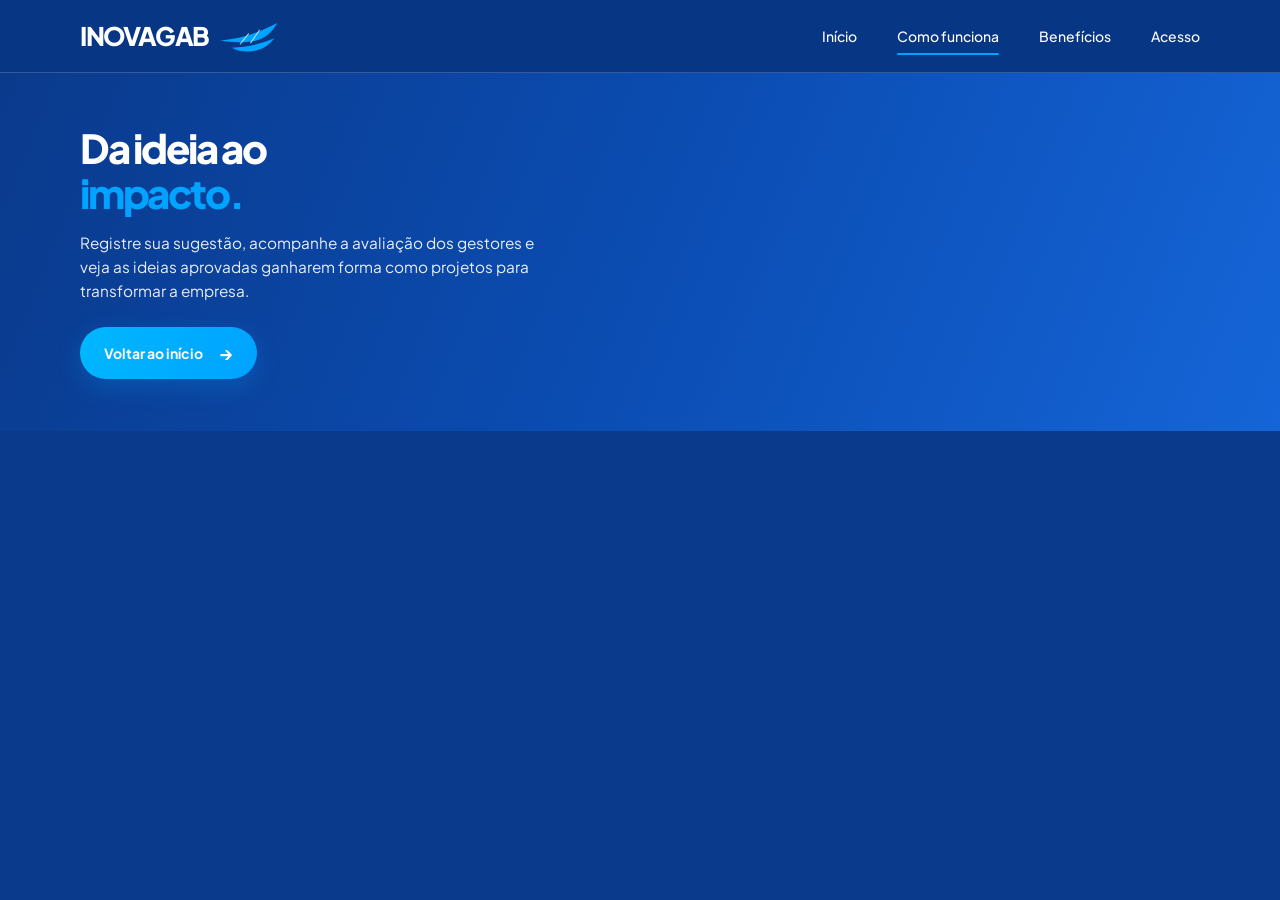
==== pages/como-funciona.html @ 54eb920c "chore: primeiro commit do projeto" ====
<!doctype html>
<html lang="pt-BR">
  <head>
    <meta charset="utf-8">
    <meta name="viewport" content="width=device-width, initial-scale=1">
    <meta name="theme-color" content="#0a3a8c">
    <meta name="description" content="Conheça como uma ideia pode se transformar em projeto no InovaGAB.">
    <title>Como funciona — InovaGAB</title>
    <link rel="icon" href="/assets/icons/favicon.svg" type="image/svg+xml">
    <link rel="preconnect" href="https://fonts.googleapis.com">
    <link rel="preconnect" href="https://fonts.gstatic.com" crossorigin>
    <link href="https://fonts.googleapis.com/css2?family=Plus+Jakarta+Sans:wght@400;500;700;800&display=swap" rel="stylesheet">
    <link rel="stylesheet" href="/styles/main.css">
    <script type="module" src="/scripts/main.js"></script>
  </head>
  <body class="home-page">
    <header class="site-header">
      <div class="site-header__inner">
        <a class="site-header__brand" href="/" aria-label="InovaGAB — início"><span class="site-header__brand-name">INOVAGAB</span><img class="site-header__brand-mark" src="/assets/icons/wing.svg" alt=""></a>
        <button class="site-header__menu-toggle" type="button" aria-label="Abrir menu" aria-expanded="false" aria-controls="primary-navigation" data-menu-toggle><span class="site-header__menu-line"></span><span class="site-header__menu-line"></span><span class="site-header__menu-line"></span></button>
        <nav class="site-header__navigation" id="primary-navigation" aria-label="Navegação principal" data-navigation><a class="site-header__link" href="/">Início</a><a class="site-header__link site-header__link--active" href="/como-funciona" aria-current="page">Como funciona</a><a class="site-header__link" href="/#beneficios">Benefícios</a><a class="site-header__link" href="#acesso">Acesso</a></nav>
      </div>
    </header>
    <main class="home-hero" id="acesso">
      <div class="home-hero__inner">
        <div class="home-hero__content">
          <h1 class="home-hero__title">Da ideia ao <span>impacto.</span></h1>
          <p class="home-hero__description">Registre sua sugestão, acompanhe a avaliação dos gestores e veja as ideias aprovadas ganharem forma como projetos para transformar a empresa.</p>
          <a class="button button--primary" href="/">Voltar ao início <span class="button__arrow" aria-hidden="true">→</span></a>
        </div>
      </div>
    </main>
  </body>
</html>
---- styles/main.css ----
@import url("/styles/base/variables.css");
@import url("/styles/base/reset.css");
@import url("/styles/base/typography.css");
@import url("/styles/components/header.css");
@import url("/styles/components/button.css");
@import url("/styles/components/feature-card.css");
@import url("/styles/pages/home.css");
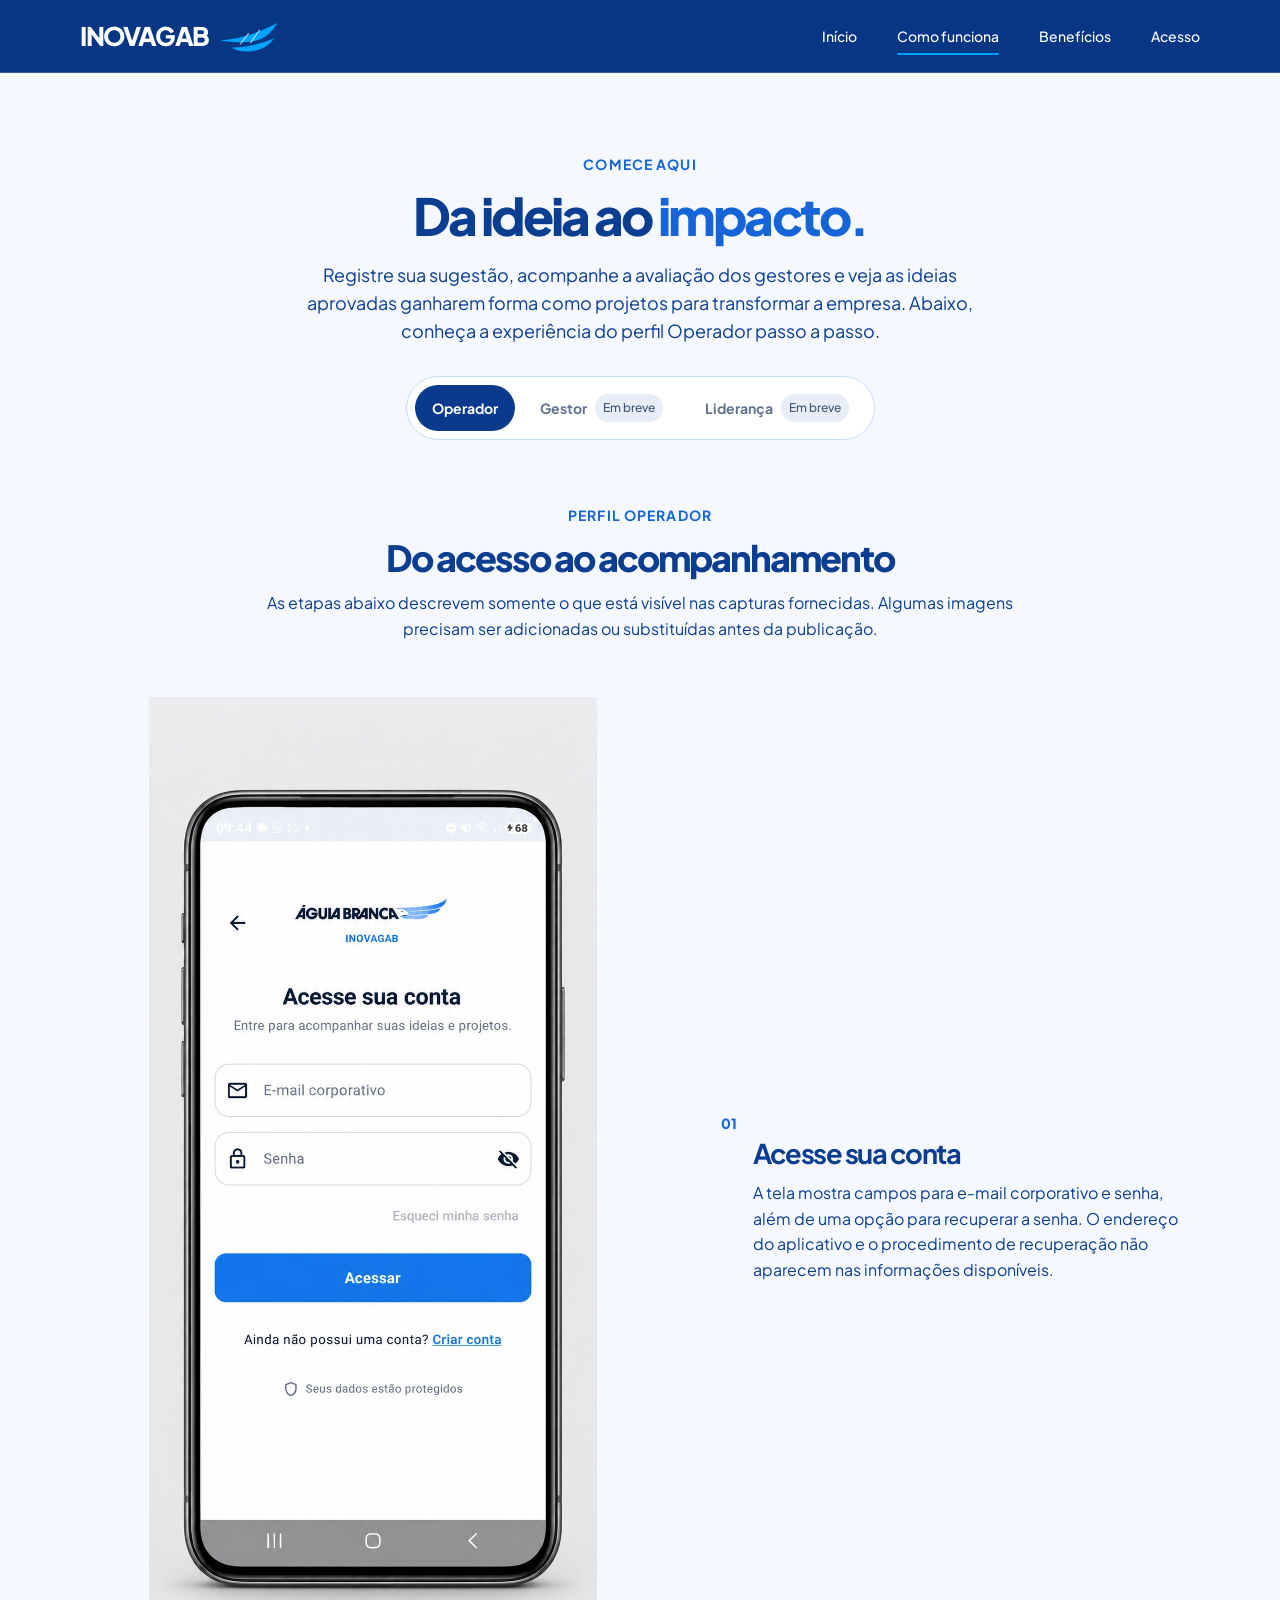
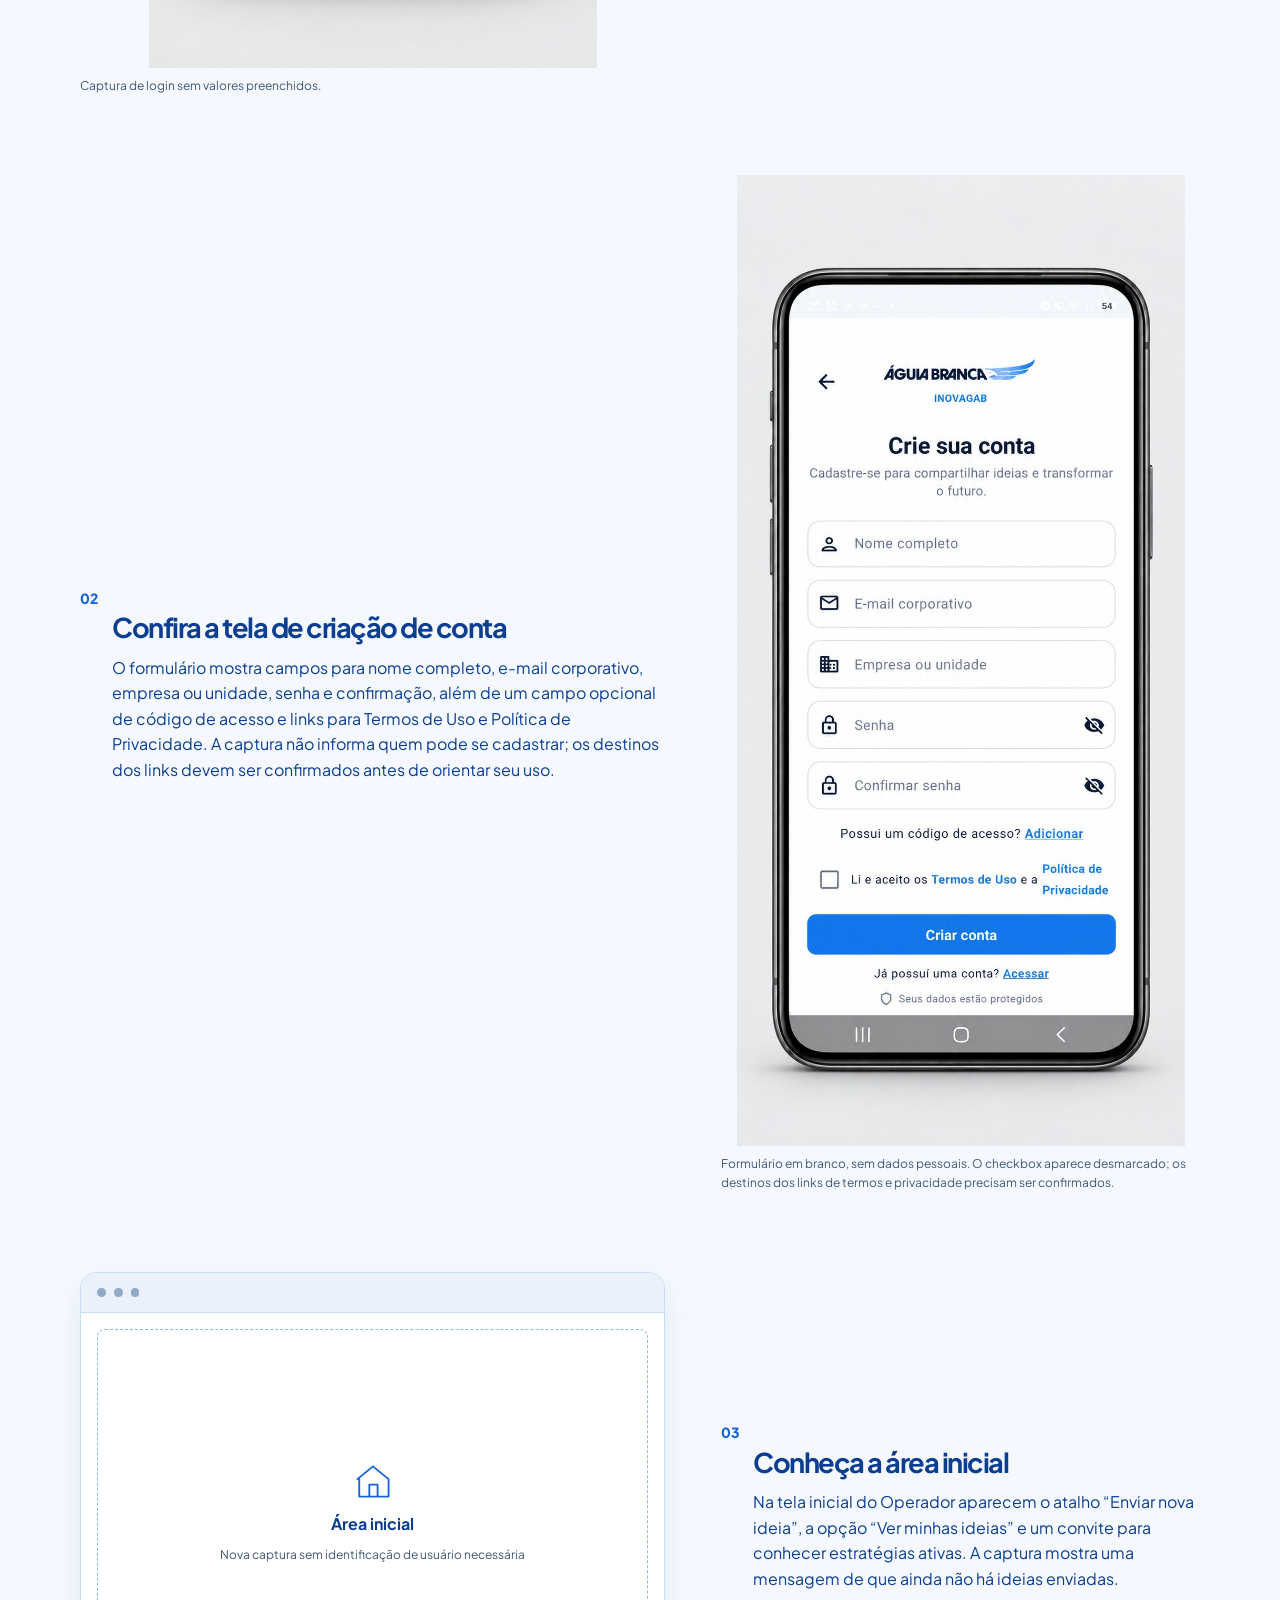
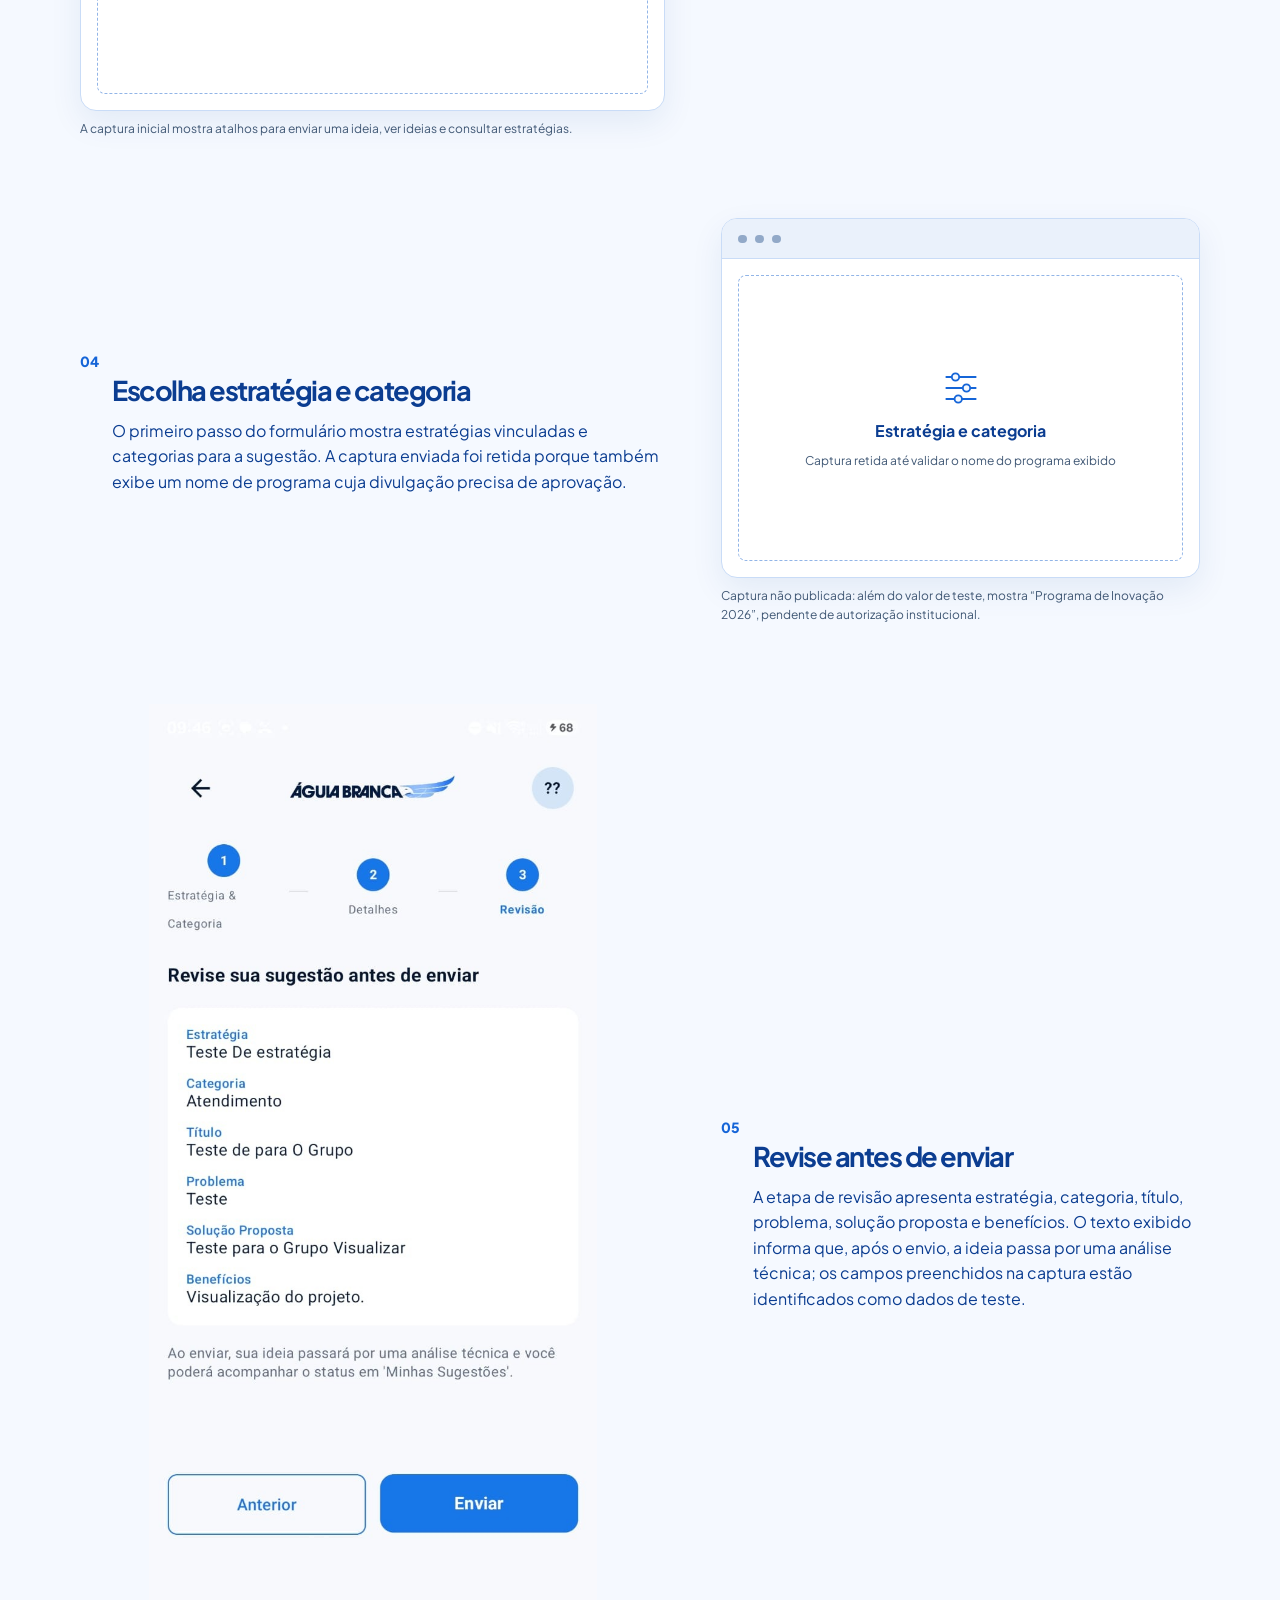
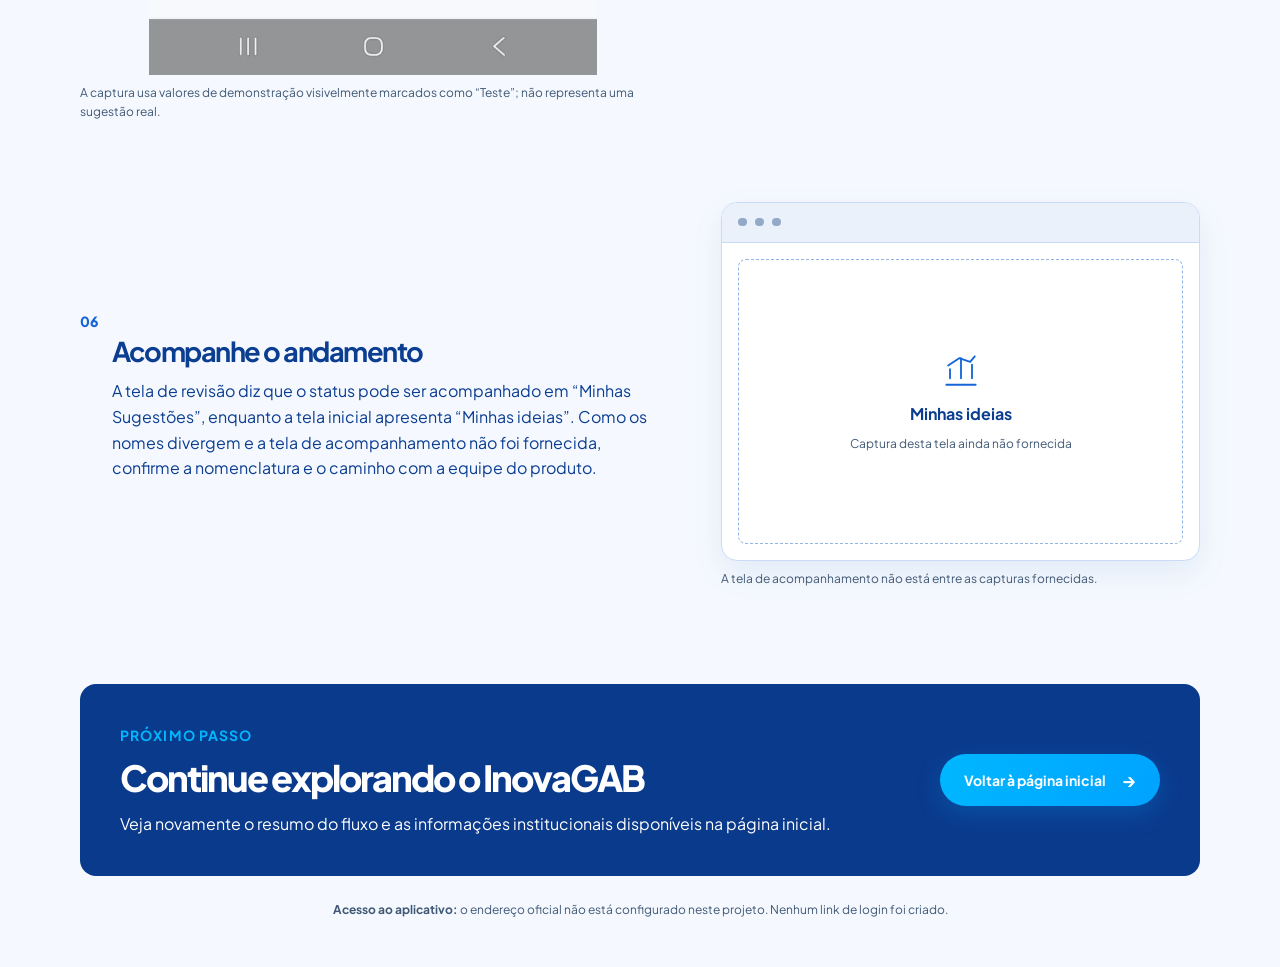
==== commit e0cfdde3: "Adiciona capturas do tutorial do Operador e prepara Vercel" ====
--- a/pages/como-funciona.html
+++ b/pages/como-funciona.html
@@ -21,13 +21,141 @@
         <nav class="site-header__navigation" id="primary-navigation" aria-label="Navegação principal" data-navigation><a class="site-header__link" href="/">Início</a><a class="site-header__link site-header__link--active" href="/como-funciona" aria-current="page">Como funciona</a><a class="site-header__link" href="/#beneficios">Benefícios</a><a class="site-header__link" href="#acesso">Acesso</a></nav>
       </div>
     </header>
-    <main class="home-hero" id="acesso">
-      <div class="home-hero__inner">
-        <div class="home-hero__content">
-          <h1 class="home-hero__title">Da ideia ao <span>impacto.</span></h1>
-          <p class="home-hero__description">Registre sua sugestão, acompanhe a avaliação dos gestores e veja as ideias aprovadas ganharem forma como projetos para transformar a empresa.</p>
-          <a class="button button--primary" href="/">Voltar ao início <span class="button__arrow" aria-hidden="true">→</span></a>
-        </div>
+    <main class="operator-tutorial" id="acesso">
+      <div class="operator-tutorial__inner">
+        <header class="tutorial-intro">
+          <p class="tutorial-intro__eyebrow">Comece aqui</p>
+          <h1 class="tutorial-intro__title">Da ideia ao <span>impacto.</span></h1>
+          <p class="tutorial-intro__description">Registre sua sugestão, acompanhe a avaliação dos gestores e veja as ideias aprovadas ganharem forma como projetos para transformar a empresa. Abaixo, conheça a experiência do perfil Operador passo a passo.</p>
+        </header>
+
+        <nav class="tutorial-profiles" aria-label="Perfis do InovaGAB">
+          <div class="tutorial-profiles__list" aria-label="Perfil disponível e perfis futuros">
+            <a class="tutorial-profile is-active" href="#conteudo-operador" aria-current="location">Operador</a>
+            <button class="tutorial-profile is-disabled" type="button" disabled>Gestor <small>Em breve</small></button>
+            <button class="tutorial-profile is-disabled" type="button" disabled>Liderança <small>Em breve</small></button>
+          </div>
+        </nav>
+
+        <section class="operator-panel" id="conteudo-operador" aria-labelledby="operador-title">
+          <div class="tutorial-section-heading">
+            <p class="tutorial-section-heading__eyebrow">Perfil Operador</p>
+            <h2 id="operador-title">Do acesso ao acompanhamento</h2>
+            <p>As etapas abaixo descrevem somente o que está visível nas capturas fornecidas. Algumas imagens precisam ser adicionadas ou substituídas antes da publicação.</p>
+          </div>
+
+          <ol class="tutorial-steps" aria-label="Passos do perfil Operador">
+            <li class="tutorial-step" id="passo-1">
+              <figure class="tutorial-step__visual">
+                <img class="tutorial-shot tutorial-shot--capture" src="/assets/images/tutorial-operador/01-login.jpg" alt="Tela móvel de acesso ao InovaGAB, com campos de e-mail corporativo e senha, opção de recuperação de senha e links para acessar ou criar uma conta." width="852" height="1846" fetchpriority="high">
+                <figcaption>Captura de login sem valores preenchidos.</figcaption>
+              </figure>
+              <div class="tutorial-step__content">
+                <span class="tutorial-step__number" aria-hidden="true">01</span>
+                <h3>Acesse sua conta</h3>
+                <p>A tela mostra campos para e-mail corporativo e senha, além de uma opção para recuperar a senha. O endereço do aplicativo e o procedimento de recuperação não aparecem nas informações disponíveis.</p>
+              </div>
+            </li>
+
+            <li class="tutorial-step tutorial-step--reverse" id="passo-2">
+              <figure class="tutorial-step__visual">
+                <img class="tutorial-shot tutorial-shot--capture" src="/assets/images/tutorial-operador/02-cadastro.jpg" alt="Tela móvel de criação de conta, com campos vazios para nome, e-mail corporativo, empresa ou unidade, senha e confirmação; mostra opção para código de acesso, checkbox desmarcado e links para Termos de Uso e Política de Privacidade." width="852" height="1846" loading="lazy">
+                <figcaption>Formulário em branco, sem dados pessoais. O checkbox aparece desmarcado; os destinos dos links de termos e privacidade precisam ser confirmados.</figcaption>
+              </figure>
+              <div class="tutorial-step__content">
+                <span class="tutorial-step__number" aria-hidden="true">02</span>
+                <h3>Confira a tela de criação de conta</h3>
+                <p>O formulário mostra campos para nome completo, e-mail corporativo, empresa ou unidade, senha e confirmação, além de um campo opcional de código de acesso e links para Termos de Uso e Política de Privacidade. A captura não informa quem pode se cadastrar; os destinos dos links devem ser confirmados antes de orientar seu uso.</p>
+              </div>
+            </li>
+
+            <li class="tutorial-step" id="passo-3">
+              <figure class="tutorial-step__visual">
+                <div class="tutorial-shot" role="img" aria-label="Espaço reservado para captura da área inicial do Operador; a imagem contém iniciais de usuário e não será publicada">
+                  <span class="tutorial-shot__window" aria-hidden="true"><i></i><i></i><i></i></span>
+                  <div class="tutorial-shot__placeholder">
+                    <span class="tutorial-shot__icon" aria-hidden="true">
+                      <svg viewBox="0 0 48 48" fill="none"><path d="m7 22 17-14 17 14v19H9V22m11 19V28h9v13" stroke="currentColor" stroke-width="2" stroke-linecap="round" stroke-linejoin="round"/></svg>
+                    </span>
+                    <strong>Área inicial</strong>
+                    <span>Nova captura sem identificação de usuário necessária</span>
+                  </div>
+                </div>
+                <figcaption>A captura inicial mostra atalhos para enviar uma ideia, ver ideias e consultar estratégias.</figcaption>
+              </figure>
+              <div class="tutorial-step__content">
+                <span class="tutorial-step__number" aria-hidden="true">03</span>
+                <h3>Conheça a área inicial</h3>
+                <p>Na tela inicial do Operador aparecem o atalho “Enviar nova ideia”, a opção “Ver minhas ideias” e um convite para conhecer estratégias ativas. A captura mostra uma mensagem de que ainda não há ideias enviadas.</p>
+              </div>
+            </li>
+
+            <li class="tutorial-step tutorial-step--reverse" id="passo-4">
+              <figure class="tutorial-step__visual">
+                <div class="tutorial-shot" role="img" aria-label="Espaço reservado para captura da etapa Estratégia e Categoria; a tela enviada contém um nome de programa cuja publicação ainda não foi autorizada">
+                  <span class="tutorial-shot__window" aria-hidden="true"><i></i><i></i><i></i></span>
+                  <div class="tutorial-shot__placeholder">
+                    <span class="tutorial-shot__icon" aria-hidden="true">
+                      <svg viewBox="0 0 48 48" fill="none"><path d="M8 12h32M8 24h32M8 36h32" stroke="currentColor" stroke-width="2" stroke-linecap="round"/><circle cx="18" cy="12" r="4" fill="var(--color-white-soft)" stroke="currentColor" stroke-width="2"/><circle cx="30" cy="24" r="4" fill="var(--color-white-soft)" stroke="currentColor" stroke-width="2"/><circle cx="21" cy="36" r="4" fill="var(--color-white-soft)" stroke="currentColor" stroke-width="2"/></svg>
+                    </span>
+                    <strong>Estratégia e categoria</strong>
+                    <span>Captura retida até validar o nome do programa exibido</span>
+                  </div>
+                </div>
+                <figcaption>Captura não publicada: além do valor de teste, mostra “Programa de Inovação 2026”, pendente de autorização institucional.</figcaption>
+              </figure>
+              <div class="tutorial-step__content">
+                <span class="tutorial-step__number" aria-hidden="true">04</span>
+                <h3>Escolha estratégia e categoria</h3>
+                <p>O primeiro passo do formulário mostra estratégias vinculadas e categorias para a sugestão. A captura enviada foi retida porque também exibe um nome de programa cuja divulgação precisa de aprovação.</p>
+              </div>
+            </li>
+
+            <li class="tutorial-step" id="passo-5">
+              <figure class="tutorial-step__visual">
+                <img class="tutorial-shot tutorial-shot--capture" src="/assets/images/tutorial-operador/05-revisao.jpg" alt="Tela móvel da etapa Revisão, com resumo da estratégia, categoria, título, problema, solução proposta e benefícios da sugestão, além dos botões Anterior e Enviar." width="738" height="1600" loading="lazy">
+                <figcaption>A captura usa valores de demonstração visivelmente marcados como “Teste”; não representa uma sugestão real.</figcaption>
+              </figure>
+              <div class="tutorial-step__content">
+                <span class="tutorial-step__number" aria-hidden="true">05</span>
+                <h3>Revise antes de enviar</h3>
+                <p>A etapa de revisão apresenta estratégia, categoria, título, problema, solução proposta e benefícios. O texto exibido informa que, após o envio, a ideia passa por uma análise técnica; os campos preenchidos na captura estão identificados como dados de teste.</p>
+              </div>
+            </li>
+
+            <li class="tutorial-step tutorial-step--reverse" id="passo-6">
+              <figure class="tutorial-step__visual">
+                <div class="tutorial-shot" role="img" aria-label="Captura da lista ou acompanhamento de ideias ainda não fornecida">
+                  <span class="tutorial-shot__window" aria-hidden="true"><i></i><i></i><i></i></span>
+                  <div class="tutorial-shot__placeholder">
+                    <span class="tutorial-shot__icon" aria-hidden="true">
+                      <svg viewBox="0 0 48 48" fill="none"><path d="M8 39h32M12 32V22m12 10V10m12 22V17" stroke="currentColor" stroke-width="2" stroke-linecap="round"/><path d="m10 18 12-8 12 4 5-6" stroke="currentColor" stroke-width="2" stroke-linecap="round" stroke-linejoin="round"/></svg>
+                    </span>
+                    <strong>Minhas ideias</strong>
+                    <span>Captura desta tela ainda não fornecida</span>
+                  </div>
+                </div>
+                <figcaption>A tela de acompanhamento não está entre as capturas fornecidas.</figcaption>
+              </figure>
+              <div class="tutorial-step__content">
+                <span class="tutorial-step__number" aria-hidden="true">06</span>
+                <h3>Acompanhe o andamento</h3>
+                <p>A tela de revisão diz que o status pode ser acompanhado em “Minhas Sugestões”, enquanto a tela inicial apresenta “Minhas ideias”. Como os nomes divergem e a tela de acompanhamento não foi fornecida, confirme a nomenclatura e o caminho com a equipe do produto.</p>
+              </div>
+            </li>
+          </ol>
+
+          <aside class="tutorial-next" aria-labelledby="tutorial-next-title">
+            <div>
+              <p class="tutorial-section-heading__eyebrow">Próximo passo</p>
+              <h2 id="tutorial-next-title">Continue explorando o InovaGAB</h2>
+              <p>Veja novamente o resumo do fluxo e as informações institucionais disponíveis na página inicial.</p>
+            </div>
+            <a class="button button--primary" href="/#como-funciona">Voltar à página inicial <span class="button__arrow" aria-hidden="true">→</span></a>
+          </aside>
+
+          <p class="tutorial-pending-note"><strong>Acesso ao aplicativo:</strong> o endereço oficial não está configurado neste projeto. Nenhum link de login foi criado.</p>
+        </section>
       </div>
     </main>
   </body>
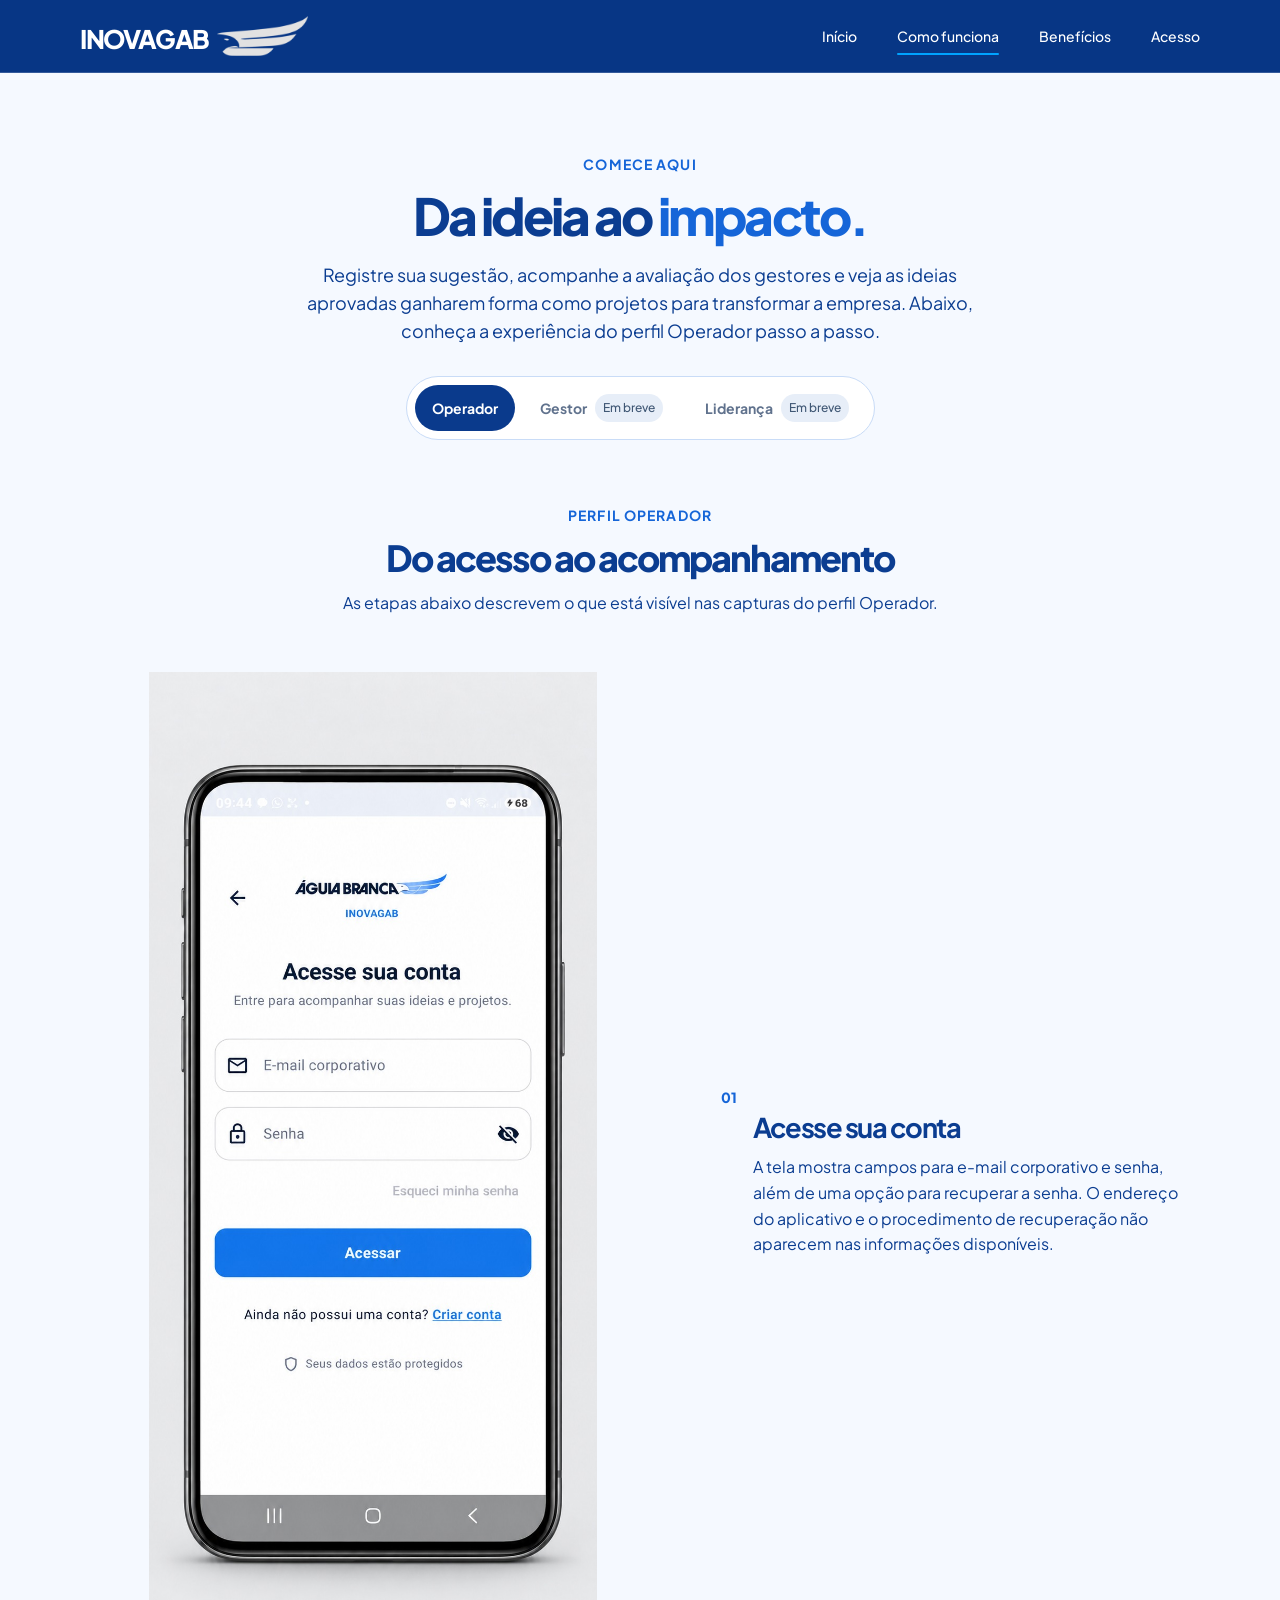
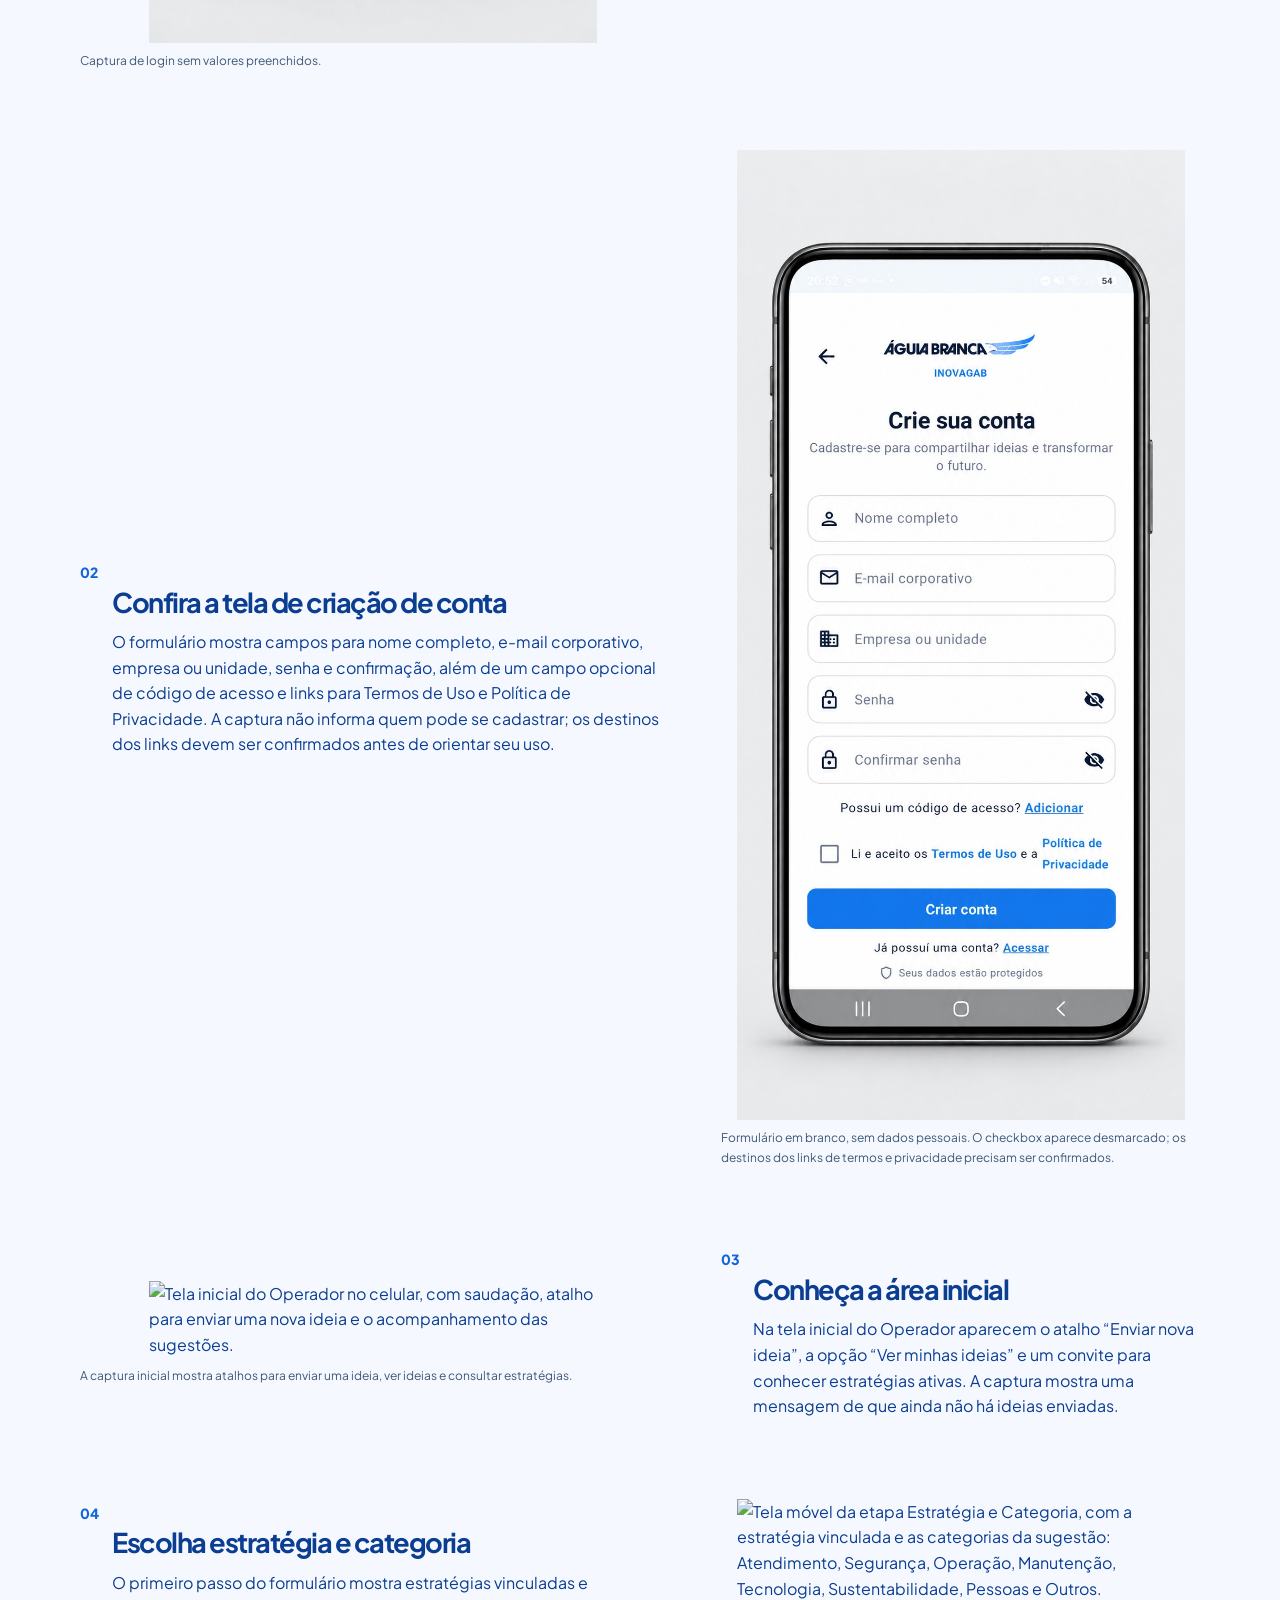
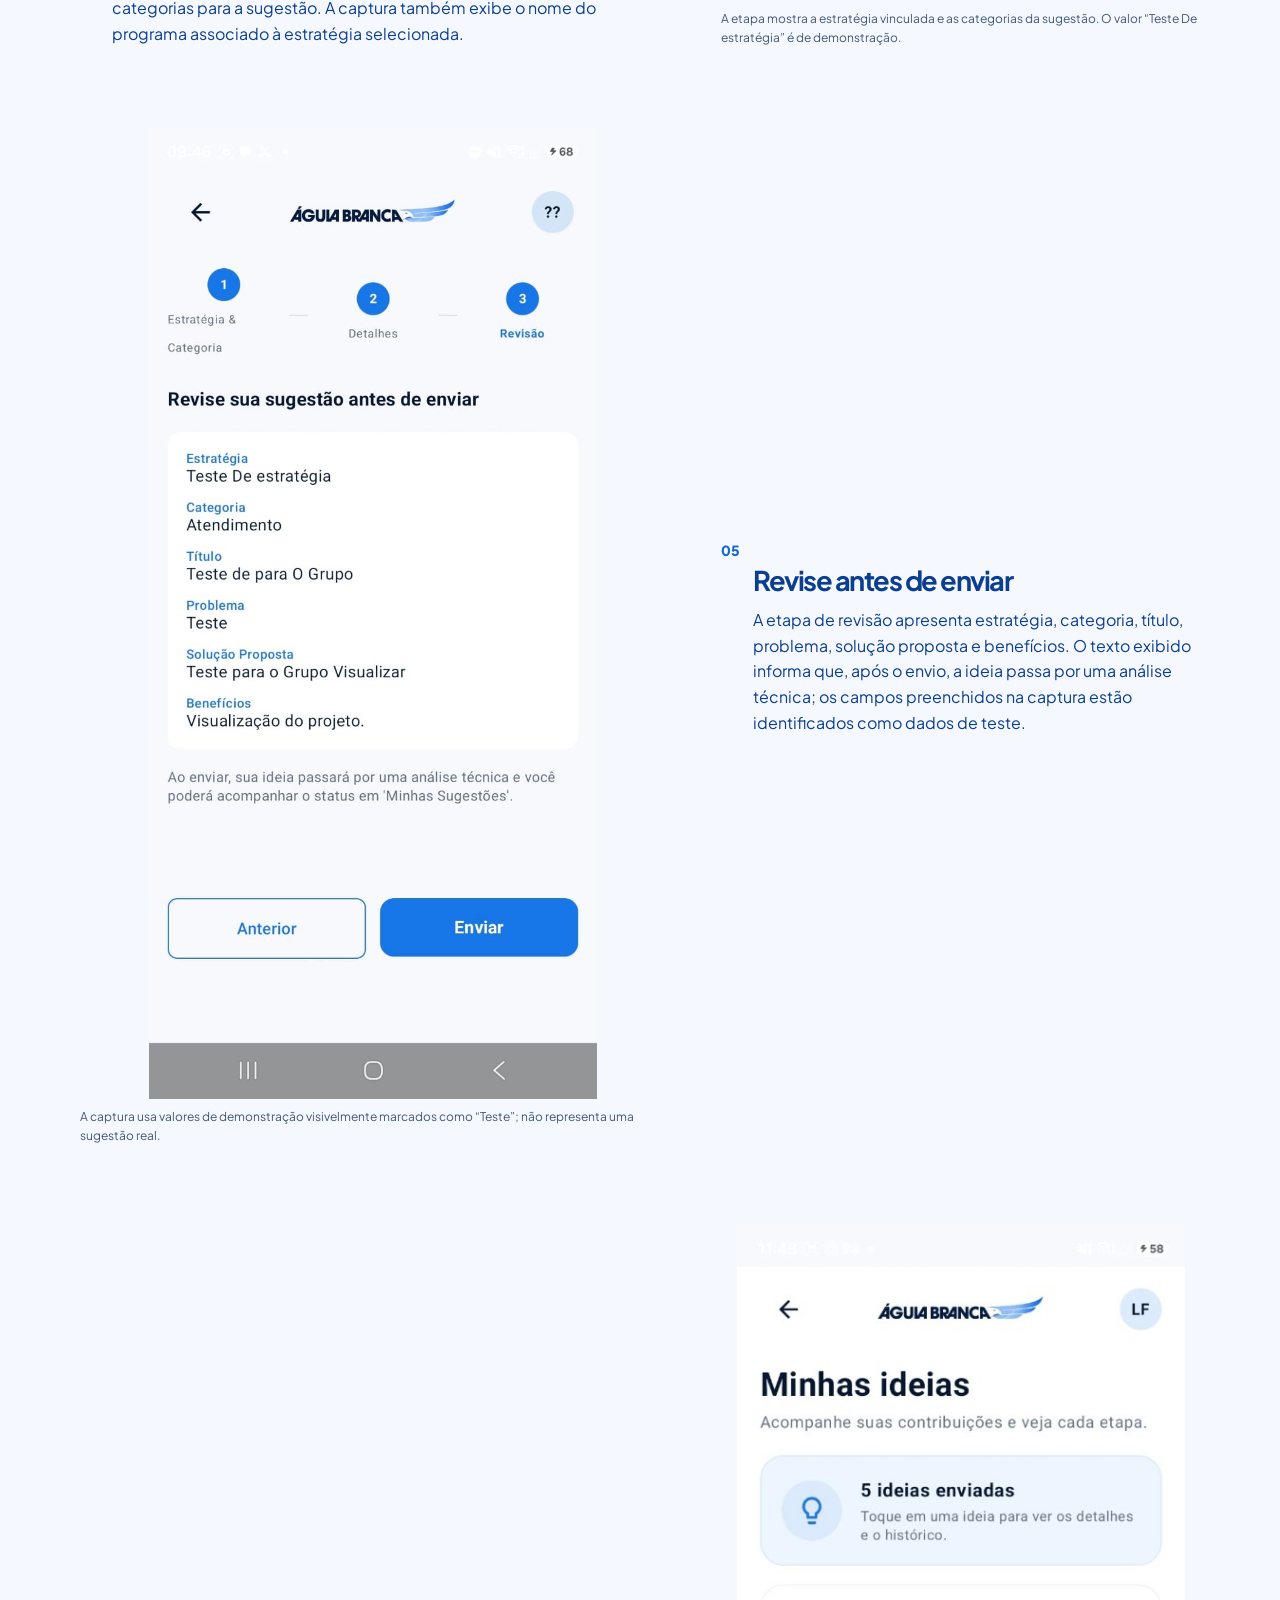
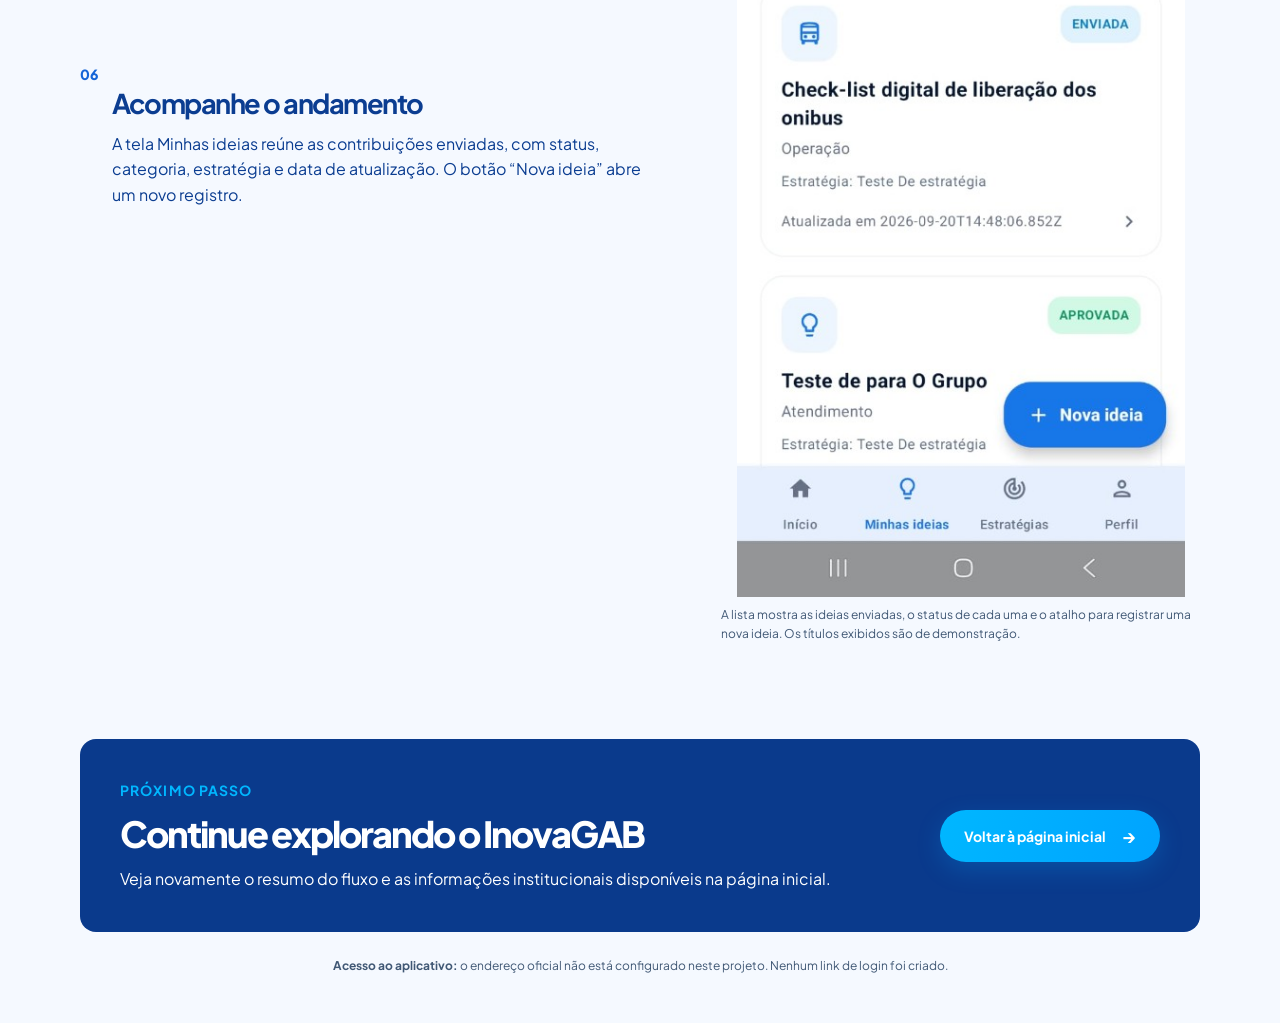
==== commit 28df85d1: "ajusta imagens e telas" ====
--- a/pages/como-funciona.html
+++ b/pages/como-funciona.html
@@ -6,7 +6,7 @@
     <meta name="theme-color" content="#0a3a8c">
     <meta name="description" content="Conheça como uma ideia pode se transformar em projeto no InovaGAB.">
     <title>Como funciona — InovaGAB</title>
-    <link rel="icon" href="/assets/icons/favicon.svg" type="image/svg+xml">
+    <link rel="icon" href="/assets/icons/favicon.png" type="image/png">
     <link rel="preconnect" href="https://fonts.googleapis.com">
     <link rel="preconnect" href="https://fonts.gstatic.com" crossorigin>
     <link href="https://fonts.googleapis.com/css2?family=Plus+Jakarta+Sans:wght@400;500;700;800&display=swap" rel="stylesheet">
@@ -16,9 +16,9 @@
   <body class="home-page">
     <header class="site-header">
       <div class="site-header__inner">
-        <a class="site-header__brand" href="/" aria-label="InovaGAB — início"><span class="site-header__brand-name">INOVAGAB</span><img class="site-header__brand-mark" src="/assets/icons/wing.svg" alt=""></a>
+        <a class="site-header__brand" href="/" aria-label="InovaGAB — início"><span class="site-header__brand-name">INOVAGAB</span><img class="site-header__brand-mark" src="/assets/icons/wing.png" alt=""></a>
         <button class="site-header__menu-toggle" type="button" aria-label="Abrir menu" aria-expanded="false" aria-controls="primary-navigation" data-menu-toggle><span class="site-header__menu-line"></span><span class="site-header__menu-line"></span><span class="site-header__menu-line"></span></button>
-        <nav class="site-header__navigation" id="primary-navigation" aria-label="Navegação principal" data-navigation><a class="site-header__link" href="/">Início</a><a class="site-header__link site-header__link--active" href="/como-funciona" aria-current="page">Como funciona</a><a class="site-header__link" href="/#beneficios">Benefícios</a><a class="site-header__link" href="#acesso">Acesso</a></nav>
+        <nav class="site-header__navigation" id="primary-navigation" aria-label="Navegação principal" data-navigation><a class="site-header__link" href="/">Início</a><a class="site-header__link site-header__link--active" href="/pages/como-funciona.html" aria-current="page">Como funciona</a><a class="site-header__link" href="/#beneficios">Benefícios</a><a class="site-header__link" href="#acesso">Acesso</a></nav>
       </div>
     </header>
     <main class="operator-tutorial" id="acesso">
@@ -41,7 +41,7 @@
           <div class="tutorial-section-heading">
             <p class="tutorial-section-heading__eyebrow">Perfil Operador</p>
             <h2 id="operador-title">Do acesso ao acompanhamento</h2>
-            <p>As etapas abaixo descrevem somente o que está visível nas capturas fornecidas. Algumas imagens precisam ser adicionadas ou substituídas antes da publicação.</p>
+            <p>As etapas abaixo descrevem o que está visível nas capturas do perfil Operador.</p>
           </div>
 
           <ol class="tutorial-steps" aria-label="Passos do perfil Operador">
@@ -71,16 +71,7 @@
 
             <li class="tutorial-step" id="passo-3">
               <figure class="tutorial-step__visual">
-                <div class="tutorial-shot" role="img" aria-label="Espaço reservado para captura da área inicial do Operador; a imagem contém iniciais de usuário e não será publicada">
-                  <span class="tutorial-shot__window" aria-hidden="true"><i></i><i></i><i></i></span>
-                  <div class="tutorial-shot__placeholder">
-                    <span class="tutorial-shot__icon" aria-hidden="true">
-                      <svg viewBox="0 0 48 48" fill="none"><path d="m7 22 17-14 17 14v19H9V22m11 19V28h9v13" stroke="currentColor" stroke-width="2" stroke-linecap="round" stroke-linejoin="round"/></svg>
-                    </span>
-                    <strong>Área inicial</strong>
-                    <span>Nova captura sem identificação de usuário necessária</span>
-                  </div>
-                </div>
+                <img class="tutorial-shot tutorial-shot--capture" src="/assets/images/tutorial-operador/03-inicio.png" alt="Tela inicial do Operador no celular, com saudação, atalho para enviar uma nova ideia e o acompanhamento das sugestões." width="852" height="1847" loading="lazy">
                 <figcaption>A captura inicial mostra atalhos para enviar uma ideia, ver ideias e consultar estratégias.</figcaption>
               </figure>
               <div class="tutorial-step__content">
@@ -92,22 +83,13 @@
 
             <li class="tutorial-step tutorial-step--reverse" id="passo-4">
               <figure class="tutorial-step__visual">
-                <div class="tutorial-shot" role="img" aria-label="Espaço reservado para captura da etapa Estratégia e Categoria; a tela enviada contém um nome de programa cuja publicação ainda não foi autorizada">
-                  <span class="tutorial-shot__window" aria-hidden="true"><i></i><i></i><i></i></span>
-                  <div class="tutorial-shot__placeholder">
-                    <span class="tutorial-shot__icon" aria-hidden="true">
-                      <svg viewBox="0 0 48 48" fill="none"><path d="M8 12h32M8 24h32M8 36h32" stroke="currentColor" stroke-width="2" stroke-linecap="round"/><circle cx="18" cy="12" r="4" fill="var(--color-white-soft)" stroke="currentColor" stroke-width="2"/><circle cx="30" cy="24" r="4" fill="var(--color-white-soft)" stroke="currentColor" stroke-width="2"/><circle cx="21" cy="36" r="4" fill="var(--color-white-soft)" stroke="currentColor" stroke-width="2"/></svg>
-                    </span>
-                    <strong>Estratégia e categoria</strong>
-                    <span>Captura retida até validar o nome do programa exibido</span>
-                  </div>
-                </div>
-                <figcaption>Captura não publicada: além do valor de teste, mostra “Programa de Inovação 2026”, pendente de autorização institucional.</figcaption>
+                <img class="tutorial-shot tutorial-shot--capture" src="/assets/images/tutorial-operador/04-estrategia-categoria.jpg" alt="Tela móvel da etapa Estratégia e Categoria, com a estratégia vinculada e as categorias da sugestão: Atendimento, Segurança, Operação, Manutenção, Tecnologia, Sustentabilidade, Pessoas e Outros." width="472" height="1024" loading="lazy">
+                <figcaption>A etapa mostra a estratégia vinculada e as categorias da sugestão. O valor “Teste De estratégia” é de demonstração.</figcaption>
               </figure>
               <div class="tutorial-step__content">
                 <span class="tutorial-step__number" aria-hidden="true">04</span>
                 <h3>Escolha estratégia e categoria</h3>
-                <p>O primeiro passo do formulário mostra estratégias vinculadas e categorias para a sugestão. A captura enviada foi retida porque também exibe um nome de programa cuja divulgação precisa de aprovação.</p>
+                <p>O primeiro passo do formulário mostra estratégias vinculadas e categorias para a sugestão. A captura também exibe o nome do programa associado à estratégia selecionada.</p>
               </div>
             </li>
 
@@ -125,22 +107,13 @@
 
             <li class="tutorial-step tutorial-step--reverse" id="passo-6">
               <figure class="tutorial-step__visual">
-                <div class="tutorial-shot" role="img" aria-label="Captura da lista ou acompanhamento de ideias ainda não fornecida">
-                  <span class="tutorial-shot__window" aria-hidden="true"><i></i><i></i><i></i></span>
-                  <div class="tutorial-shot__placeholder">
-                    <span class="tutorial-shot__icon" aria-hidden="true">
-                      <svg viewBox="0 0 48 48" fill="none"><path d="M8 39h32M12 32V22m12 10V10m12 22V17" stroke="currentColor" stroke-width="2" stroke-linecap="round"/><path d="m10 18 12-8 12 4 5-6" stroke="currentColor" stroke-width="2" stroke-linecap="round" stroke-linejoin="round"/></svg>
-                    </span>
-                    <strong>Minhas ideias</strong>
-                    <span>Captura desta tela ainda não fornecida</span>
-                  </div>
-                </div>
-                <figcaption>A tela de acompanhamento não está entre as capturas fornecidas.</figcaption>
+                <img class="tutorial-shot tutorial-shot--capture" src="/assets/images/tutorial-operador/06-minhas-ideias.jpg" alt="Tela móvel de Minhas ideias, com o total de ideias enviadas, duas sugestões com status Enviada e Aprovada, e o botão Nova ideia." width="472" height="1024" loading="lazy">
+                <figcaption>A lista mostra as ideias enviadas, o status de cada uma e o atalho para registrar uma nova ideia. Os títulos exibidos são de demonstração.</figcaption>
               </figure>
               <div class="tutorial-step__content">
                 <span class="tutorial-step__number" aria-hidden="true">06</span>
                 <h3>Acompanhe o andamento</h3>
-                <p>A tela de revisão diz que o status pode ser acompanhado em “Minhas Sugestões”, enquanto a tela inicial apresenta “Minhas ideias”. Como os nomes divergem e a tela de acompanhamento não foi fornecida, confirme a nomenclatura e o caminho com a equipe do produto.</p>
+                <p>A tela Minhas ideias reúne as contribuições enviadas, com status, categoria, estratégia e data de atualização. O botão “Nova ideia” abre um novo registro.</p>
               </div>
             </li>
           </ol>
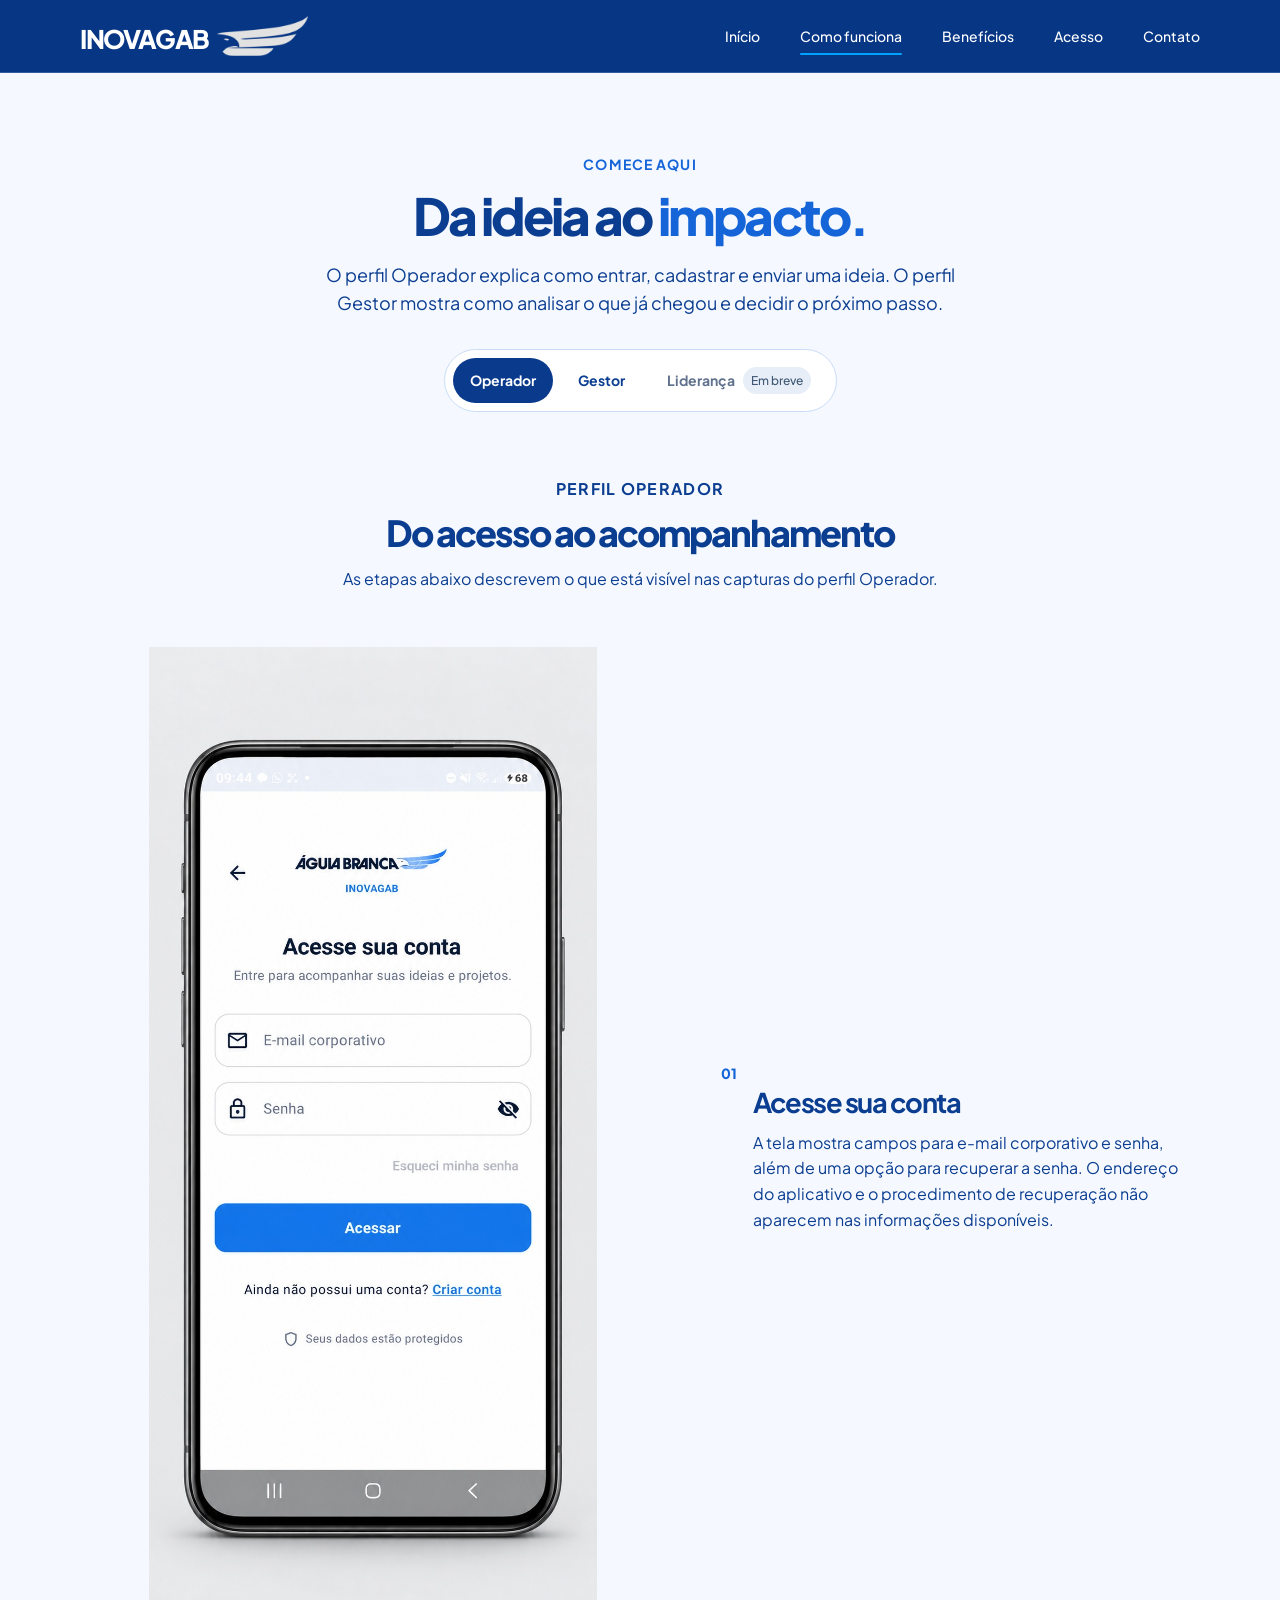
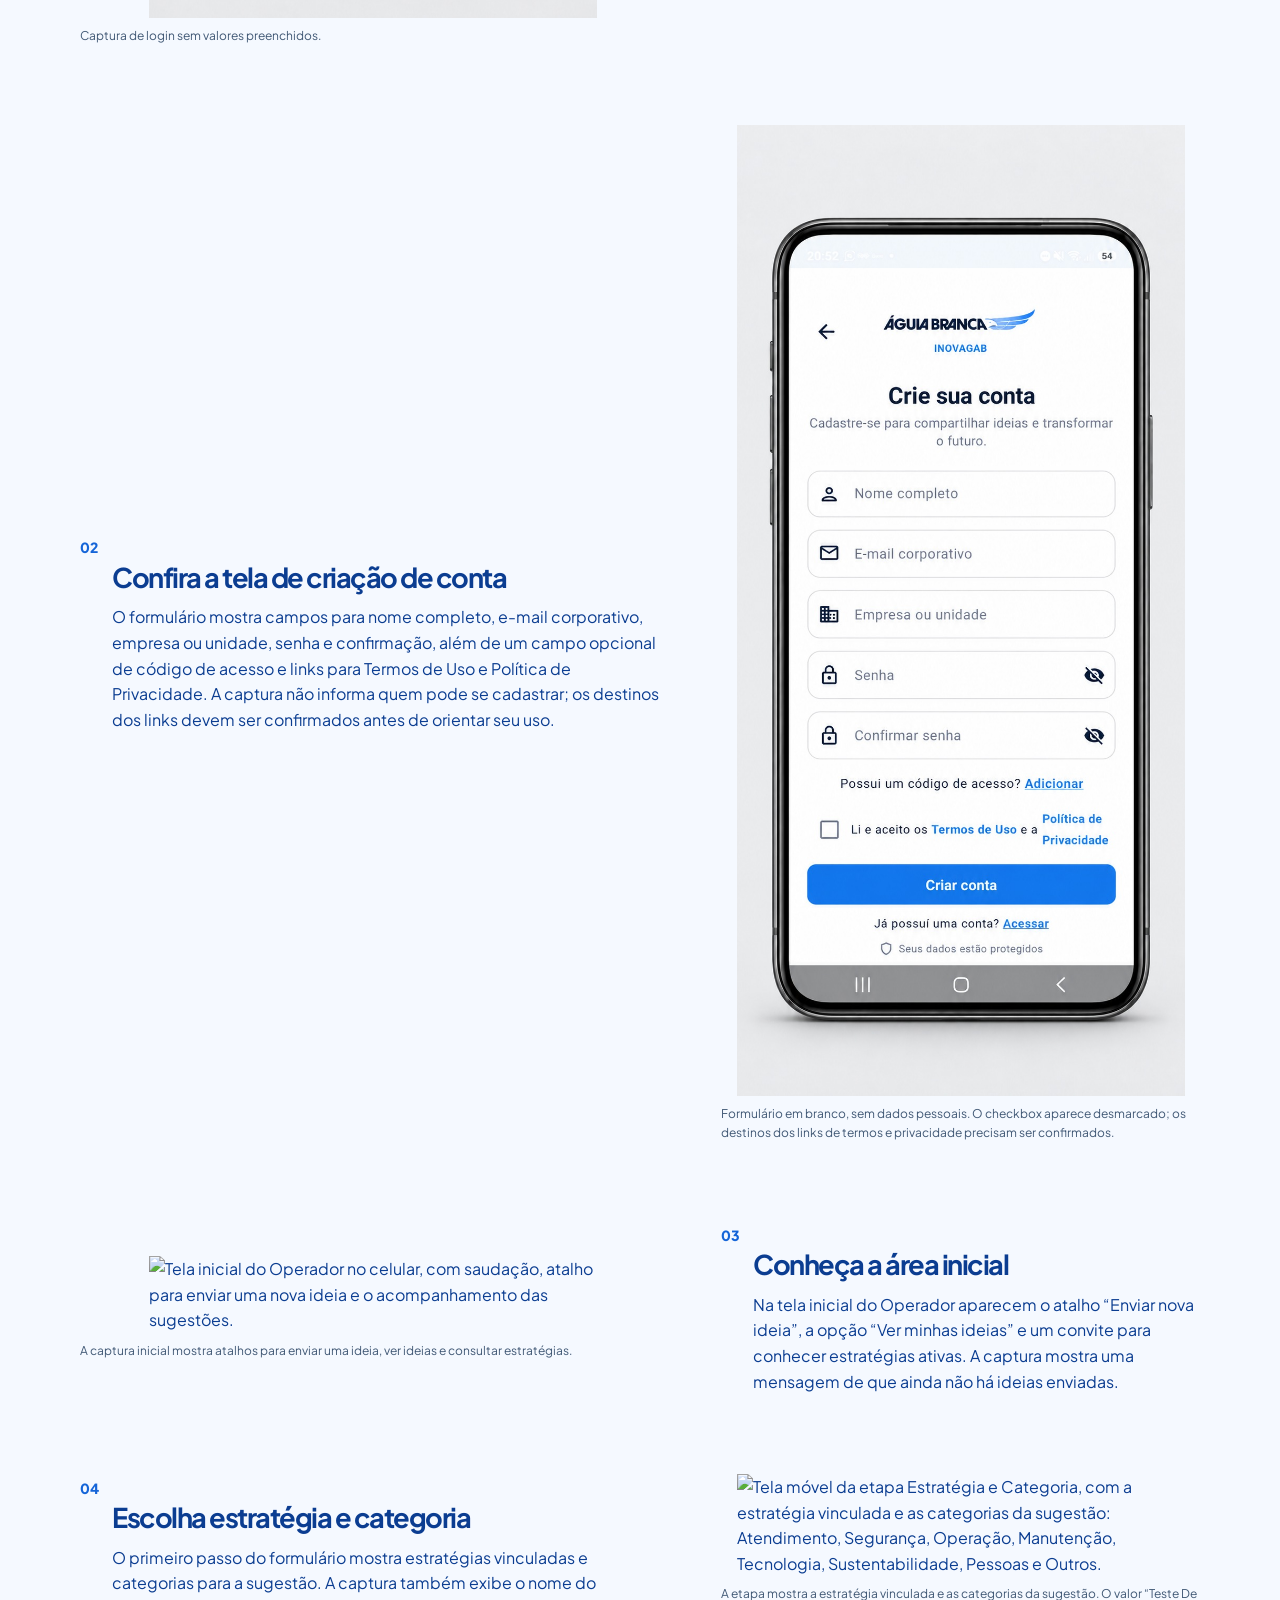
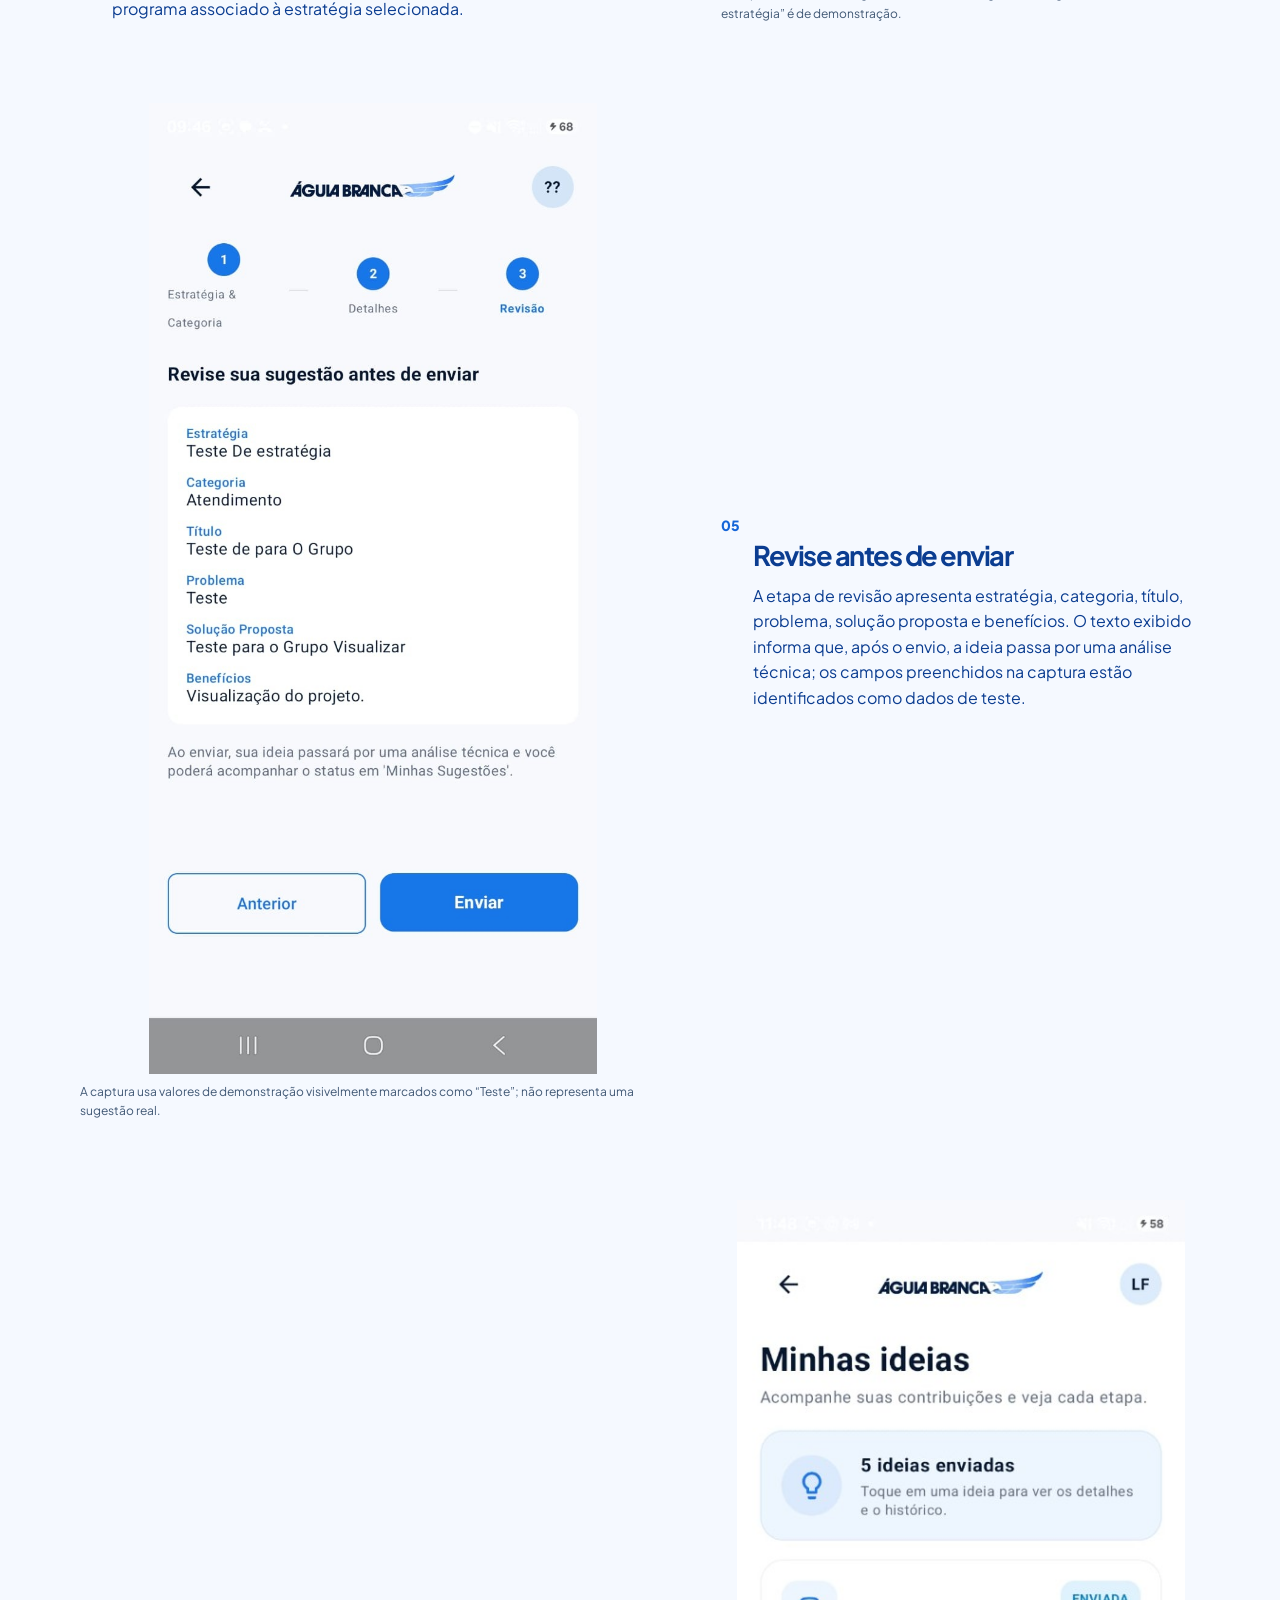
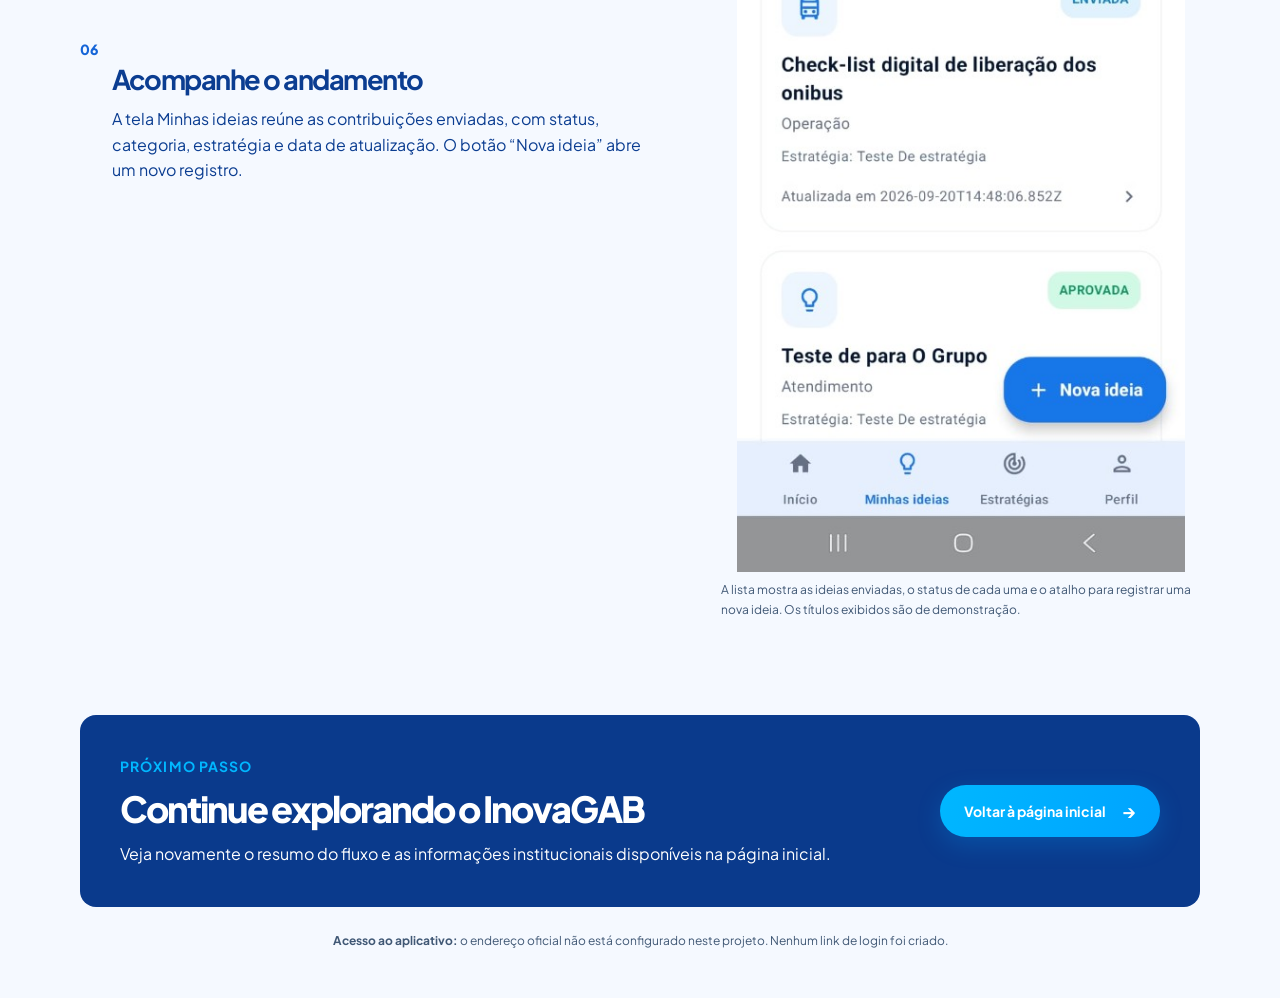
==== commit 85c27629: "Adiciona contato" ====
--- a/pages/como-funciona.html
+++ b/pages/como-funciona.html
@@ -18,7 +18,7 @@
       <div class="site-header__inner">
         <a class="site-header__brand" href="/" aria-label="InovaGAB — início"><span class="site-header__brand-name">INOVAGAB</span><img class="site-header__brand-mark" src="/assets/icons/wing.png" alt=""></a>
         <button class="site-header__menu-toggle" type="button" aria-label="Abrir menu" aria-expanded="false" aria-controls="primary-navigation" data-menu-toggle><span class="site-header__menu-line"></span><span class="site-header__menu-line"></span><span class="site-header__menu-line"></span></button>
-        <nav class="site-header__navigation" id="primary-navigation" aria-label="Navegação principal" data-navigation><a class="site-header__link" href="/">Início</a><a class="site-header__link site-header__link--active" href="/pages/como-funciona.html" aria-current="page">Como funciona</a><a class="site-header__link" href="/#beneficios">Benefícios</a><a class="site-header__link" href="#acesso">Acesso</a></nav>
+        <nav class="site-header__navigation" id="primary-navigation" aria-label="Navegação principal" data-navigation><a class="site-header__link" href="/">Início</a><a class="site-header__link site-header__link--active" href="/pages/como-funciona.html" aria-current="page">Como funciona</a><a class="site-header__link" href="/#beneficios">Benefícios</a><a class="site-header__link" href="#acesso">Acesso</a><a class="site-header__link" href="/pages/contato.html">Contato</a></nav>
       </div>
     </header>
     <main class="operator-tutorial" id="acesso">
@@ -26,18 +26,18 @@
         <header class="tutorial-intro">
           <p class="tutorial-intro__eyebrow">Comece aqui</p>
           <h1 class="tutorial-intro__title">Da ideia ao <span>impacto.</span></h1>
-          <p class="tutorial-intro__description">Registre sua sugestão, acompanhe a avaliação dos gestores e veja as ideias aprovadas ganharem forma como projetos para transformar a empresa. Abaixo, conheça a experiência do perfil Operador passo a passo.</p>
+          <p class="tutorial-intro__description">O perfil Operador explica como entrar, cadastrar e enviar uma ideia. O perfil Gestor mostra como analisar o que já chegou e decidir o próximo passo.</p>
         </header>
 
         <nav class="tutorial-profiles" aria-label="Perfis do InovaGAB">
-          <div class="tutorial-profiles__list" aria-label="Perfil disponível e perfis futuros">
-            <a class="tutorial-profile is-active" href="#conteudo-operador" aria-current="location">Operador</a>
-            <button class="tutorial-profile is-disabled" type="button" disabled>Gestor <small>Em breve</small></button>
+          <div class="tutorial-profiles__list" aria-label="Perfis do tutorial">
+            <a class="tutorial-profile is-active" href="#conteudo-operador" data-profile-link aria-current="page">Operador</a>
+            <a class="tutorial-profile" href="#conteudo-gestor" data-profile-link>Gestor</a>
             <button class="tutorial-profile is-disabled" type="button" disabled>Liderança <small>Em breve</small></button>
           </div>
         </nav>
 
-        <section class="operator-panel" id="conteudo-operador" aria-labelledby="operador-title">
+        <section class="operator-panel tutorial-panel" id="conteudo-operador" data-profile-panel aria-labelledby="operador-title">
           <div class="tutorial-section-heading">
             <p class="tutorial-section-heading__eyebrow">Perfil Operador</p>
             <h2 id="operador-title">Do acesso ao acompanhamento</h2>
@@ -127,8 +127,101 @@
             <a class="button button--primary" href="/#como-funciona">Voltar à página inicial <span class="button__arrow" aria-hidden="true">→</span></a>
           </aside>
 
-          <p class="tutorial-pending-note"><strong>Acesso ao aplicativo:</strong> o endereço oficial não está configurado neste projeto. Nenhum link de login foi criado.</p>
         </section>
+
+        <section class="operator-panel tutorial-panel" id="conteudo-gestor" data-profile-panel hidden aria-labelledby="gestor-title">
+          <div class="tutorial-section-heading">
+            <p class="tutorial-section-heading__eyebrow">Perfil Gestor</p>
+            <h2 id="gestor-title">Da análise à decisão</h2>
+            <p>Estas telas mostram o que o gestor faz com a sugestão depois que ela chega. O acesso, o cadastro e o envio da ideia continuam no tutorial do Operador.</p>
+            <p class="tutorial-crosslink">Os campos da ideia são os mesmos que o operador preenche. O significado de cada um está no <a href="#conteudo-operador">tutorial do Operador</a>. Os números e textos das capturas são de demonstração.</p>
+          </div>
+
+          <ol class="tutorial-steps" aria-label="Passos do perfil Gestor">
+            <li class="tutorial-step" id="gestor-passo-1">
+              <figure class="tutorial-step__visual">
+                <img class="tutorial-shot tutorial-shot--capture" src="/assets/images/tutorial-gestor/01-painel.png" alt="Painel inicial do Gestor, com totais de ideias recebidas, em análise, aprovadas e projetos, e uma ideia aguardando análise." width="276" height="546" fetchpriority="high">
+                <figcaption>O painel resume o dia e lista o que espera uma decisão.</figcaption>
+              </figure>
+              <div class="tutorial-step__content">
+                <span class="tutorial-step__number" aria-hidden="true">01</span>
+                <h3>Veja o resumo do dia</h3>
+                <p>A área inicial reúne ideias recebidas, em análise, aprovadas e projetos. Abaixo, “Ideias para análise” mostra o que ainda pede uma decisão.</p>
+              </div>
+            </li>
+
+            <li class="tutorial-step tutorial-step--reverse" id="gestor-passo-2">
+              <figure class="tutorial-step__visual">
+                <img class="tutorial-shot tutorial-shot--capture" src="/assets/images/tutorial-gestor/02-detalhe-ideia.png" alt="Detalhe de uma ideia recebida, com problema identificado, solução proposta, benefícios esperados e autor." width="298" height="546" loading="lazy">
+                <figcaption>O gestor lê a sugestão já enviada, sem preencher o formulário de novo.</figcaption>
+              </figure>
+              <div class="tutorial-step__content">
+                <span class="tutorial-step__number" aria-hidden="true">02</span>
+                <h3>Leia a ideia recebida</h3>
+                <p>O detalhe mostra problema, solução, benefícios e autor. É a leitura do que o operador registrou, não um novo envio.</p>
+              </div>
+            </li>
+
+            <li class="tutorial-step" id="gestor-passo-3">
+              <figure class="tutorial-step__visual">
+                <img class="tutorial-shot tutorial-shot--capture" src="/assets/images/tutorial-gestor/03-avaliacao.png" alt="Avaliação da ideia, com recomendação da inteligência artificial, prioridade de 1 a 5 e botões para aprovar ou rejeitar." width="280" height="546" loading="lazy">
+                <figcaption>A análise da IA aparece como recomendação. A decisão fica com o gestor.</figcaption>
+              </figure>
+              <div class="tutorial-step__content">
+                <span class="tutorial-step__number" aria-hidden="true">03</span>
+                <h3>Avalie e decida</h3>
+                <p>Dá para colocar a ideia em análise, definir a prioridade e aprovar ou rejeitar. A análise da inteligência artificial não substitui essa decisão.</p>
+              </div>
+            </li>
+
+            <li class="tutorial-step tutorial-step--reverse" id="gestor-passo-4">
+              <figure class="tutorial-step__visual">
+                <img class="tutorial-shot tutorial-shot--capture" src="/assets/images/tutorial-gestor/04-confirmar-aprovacao.png" alt="Diálogo de confirmação para aprovar a ideia com a prioridade selecionada." width="262" height="492" loading="lazy">
+                <figcaption>A aprovação pede confirmação da prioridade escolhida.</figcaption>
+              </figure>
+              <div class="tutorial-step__content">
+                <span class="tutorial-step__number" aria-hidden="true">04</span>
+                <h3>Confirme a aprovação</h3>
+                <p>Antes de concluir, o aplicativo confirma a prioridade marcada na avaliação.</p>
+              </div>
+            </li>
+
+            <li class="tutorial-step" id="gestor-passo-5">
+              <figure class="tutorial-step__visual">
+                <img class="tutorial-shot tutorial-shot--capture" src="/assets/images/tutorial-gestor/05-confirmar-rejeicao.png" alt="Diálogo de confirmação da rejeição, com campo para o motivo." width="262" height="494" loading="lazy">
+                <figcaption>A rejeição só segue depois de uma justificativa.</figcaption>
+              </figure>
+              <div class="tutorial-step__content">
+                <span class="tutorial-step__number" aria-hidden="true">05</span>
+                <h3>Justifique a rejeição</h3>
+                <p>Ao rejeitar, a tela pede o motivo. Sem esse texto, a confirmação permanece indisponível.</p>
+              </div>
+            </li>
+
+            <li class="tutorial-step tutorial-step--reverse" id="gestor-passo-6">
+              <figure class="tutorial-step__visual">
+                <img class="tutorial-shot tutorial-shot--capture" src="/assets/images/tutorial-gestor/06-cancelar-projeto.png" alt="Detalhe do projeto com progresso atual e diálogo para confirmar o cancelamento." width="264" height="496" loading="lazy">
+                <figcaption>O cancelamento do projeto pede confirmação porque a ação é irreversível.</figcaption>
+              </figure>
+              <div class="tutorial-step__content">
+                <span class="tutorial-step__number" aria-hidden="true">06</span>
+                <h3>Cancele um projeto, se for o caso</h3>
+                <p>No detalhe do projeto aparecem o progresso e as ações de resultado, conclusão ou cancelamento. Cancelar exige uma confirmação à parte.</p>
+              </div>
+            </li>
+          </ol>
+
+          <aside class="tutorial-next" aria-labelledby="gestor-next-title">
+            <div>
+              <p class="tutorial-section-heading__eyebrow">Antes desta etapa</p>
+              <h2 id="gestor-next-title">O envio da ideia está no Operador</h2>
+              <p>Cadastro, estratégia, categoria e acompanhamento de quem enviou a sugestão ficam naquele tutorial.</p>
+            </div>
+            <a class="button button--primary" href="#conteudo-operador">Ver tutorial do Operador <span class="button__arrow" aria-hidden="true">→</span></a>
+          </aside>
+        </section>
+
+        <p class="tutorial-pending-note"><strong>Acesso ao aplicativo:</strong> o endereço oficial não está configurado neste projeto. Nenhum link de login foi criado.</p>
       </div>
     </main>
   </body>
--- a/styles/main.css
+++ b/styles/main.css
@@ -4,4 +4,5 @@
 @import url("/styles/components/header.css");
 @import url("/styles/components/button.css");
 @import url("/styles/components/feature-card.css");
-@import url("/styles/pages/home.css");+@import url("/styles/pages/home.css");
+@import url("/styles/pages/contact.css");
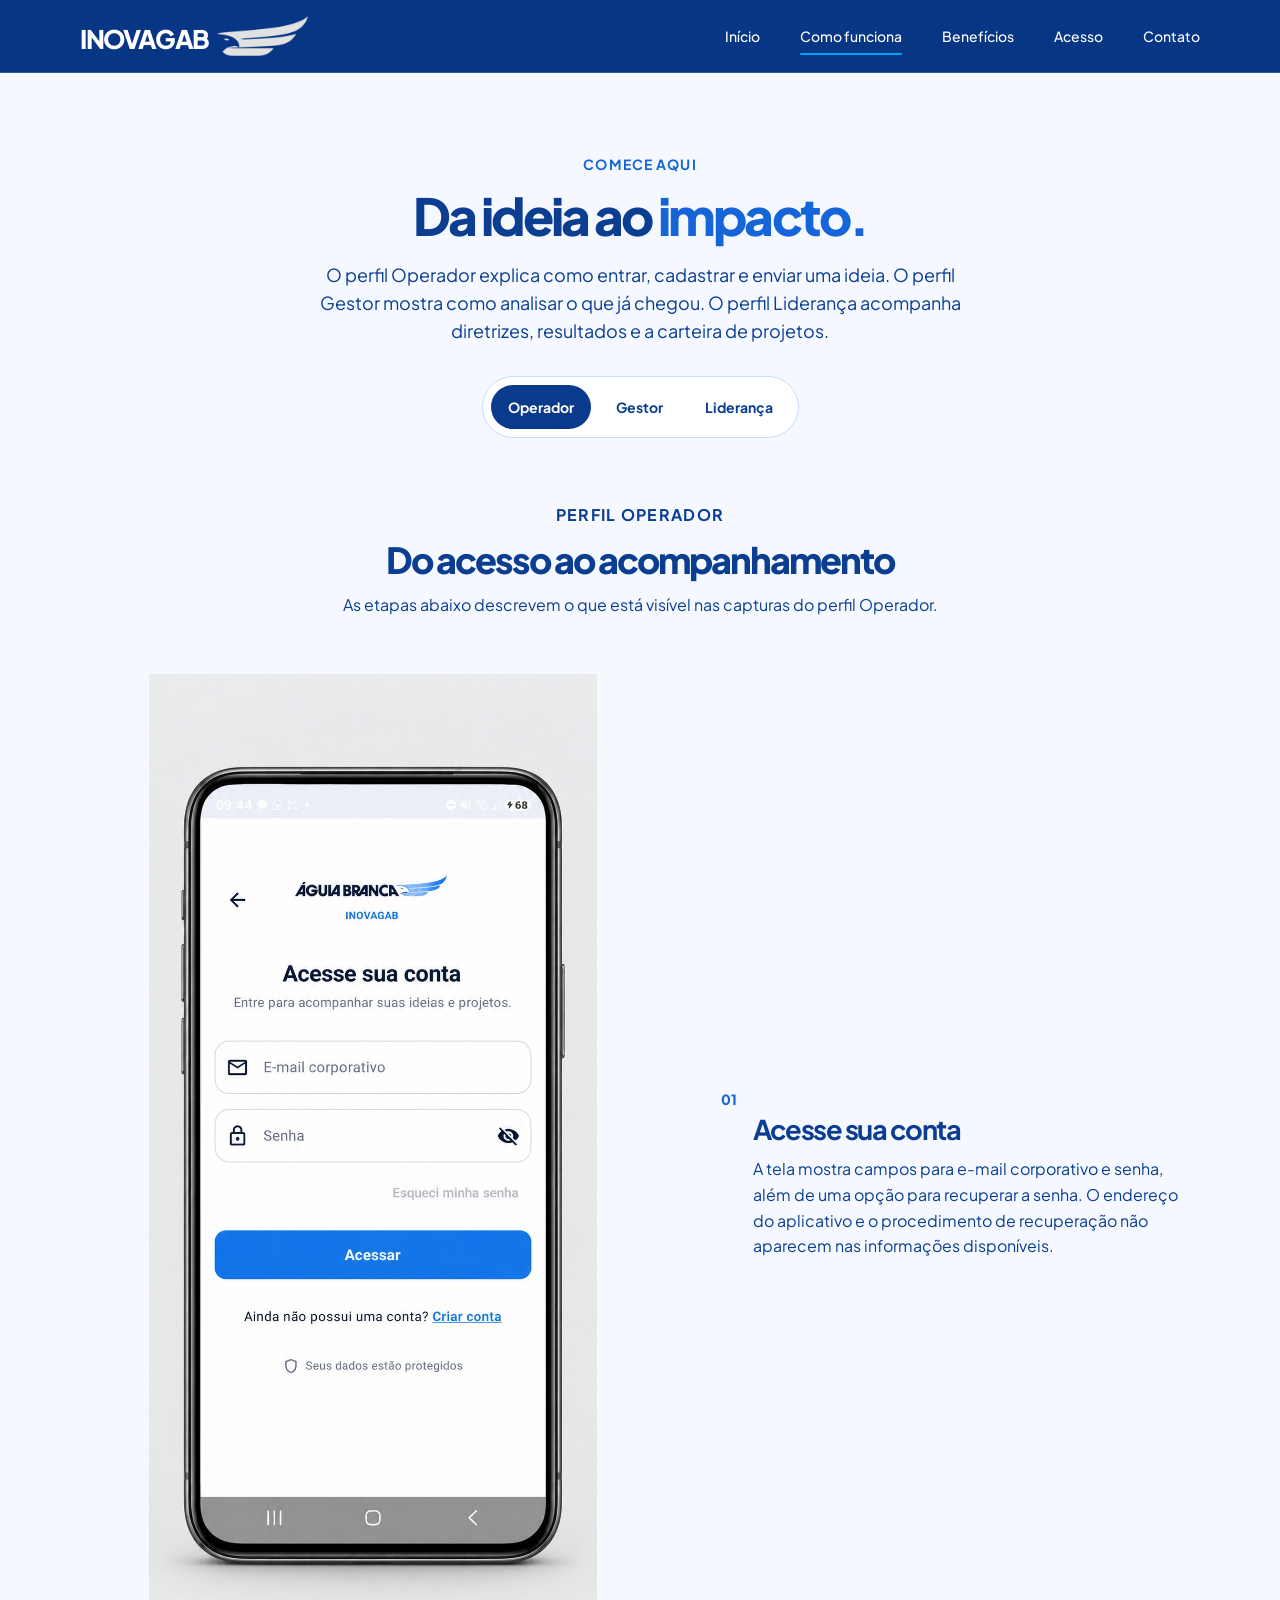
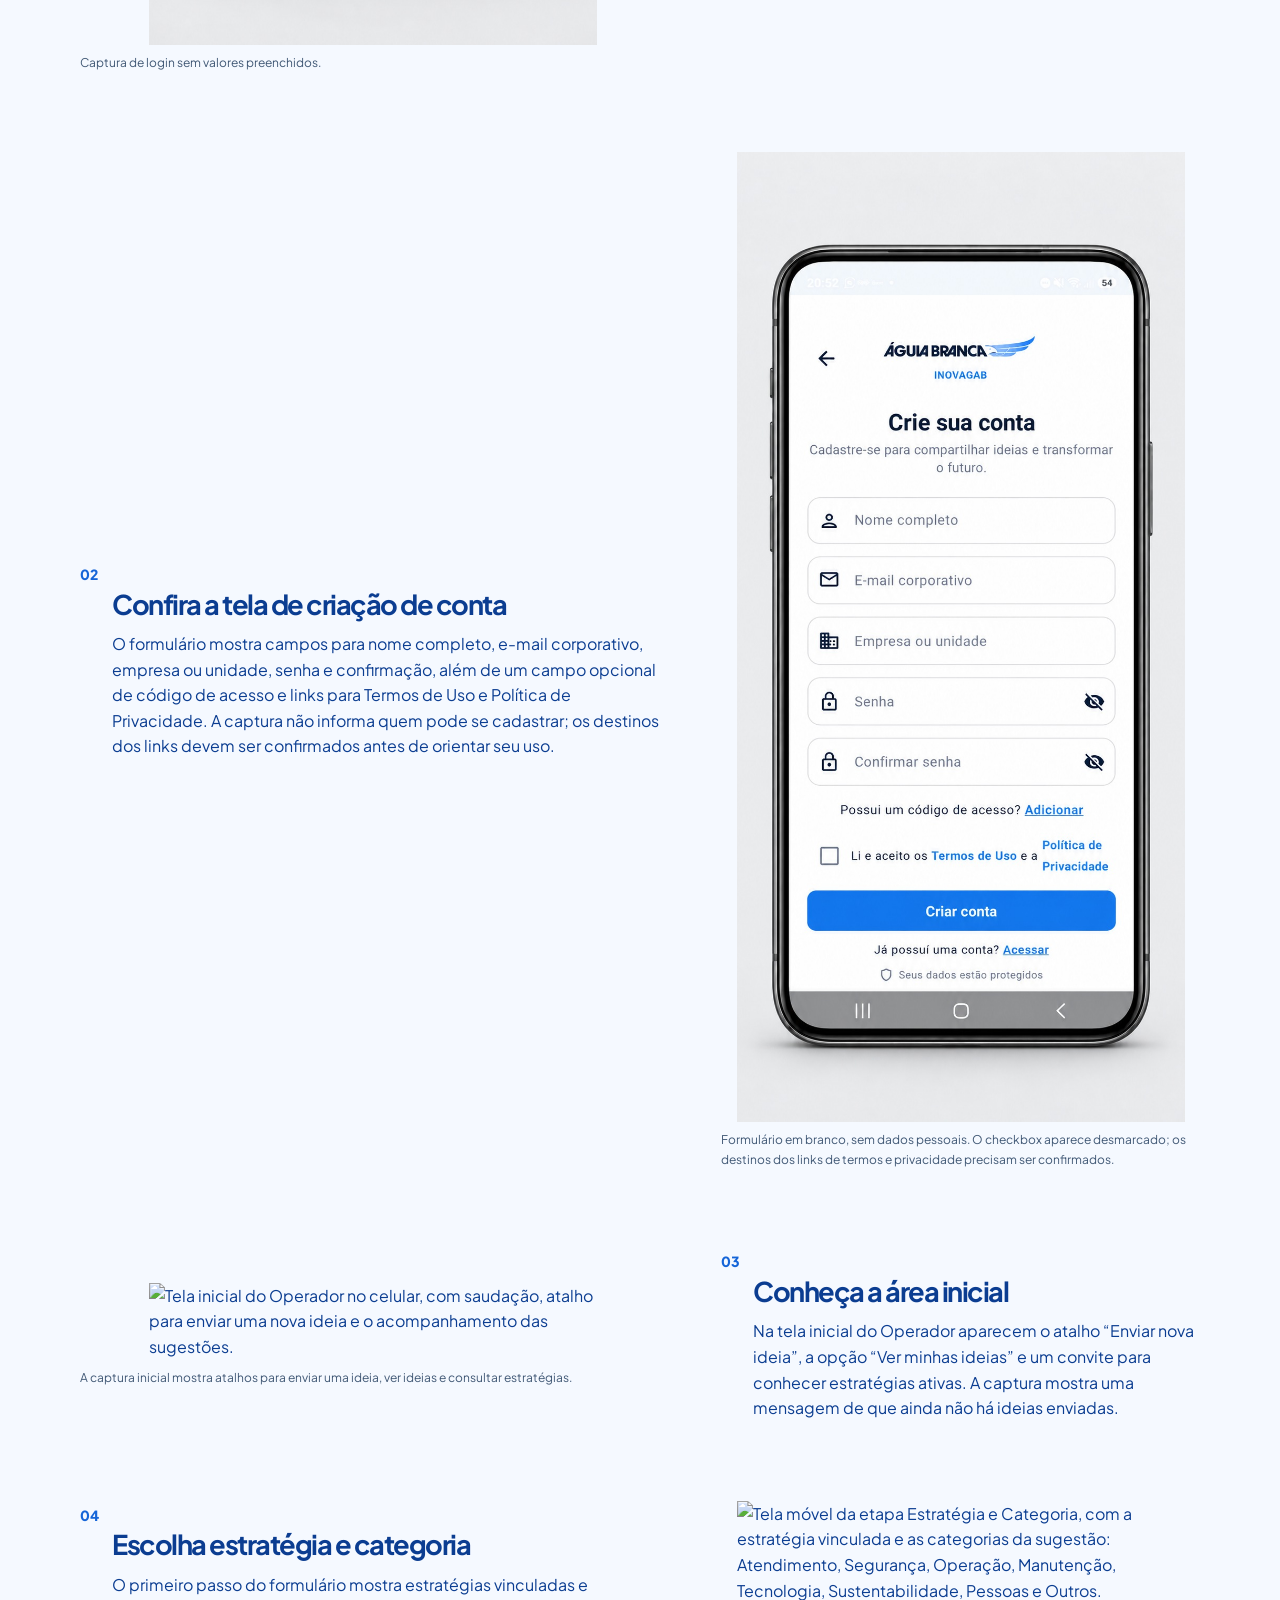
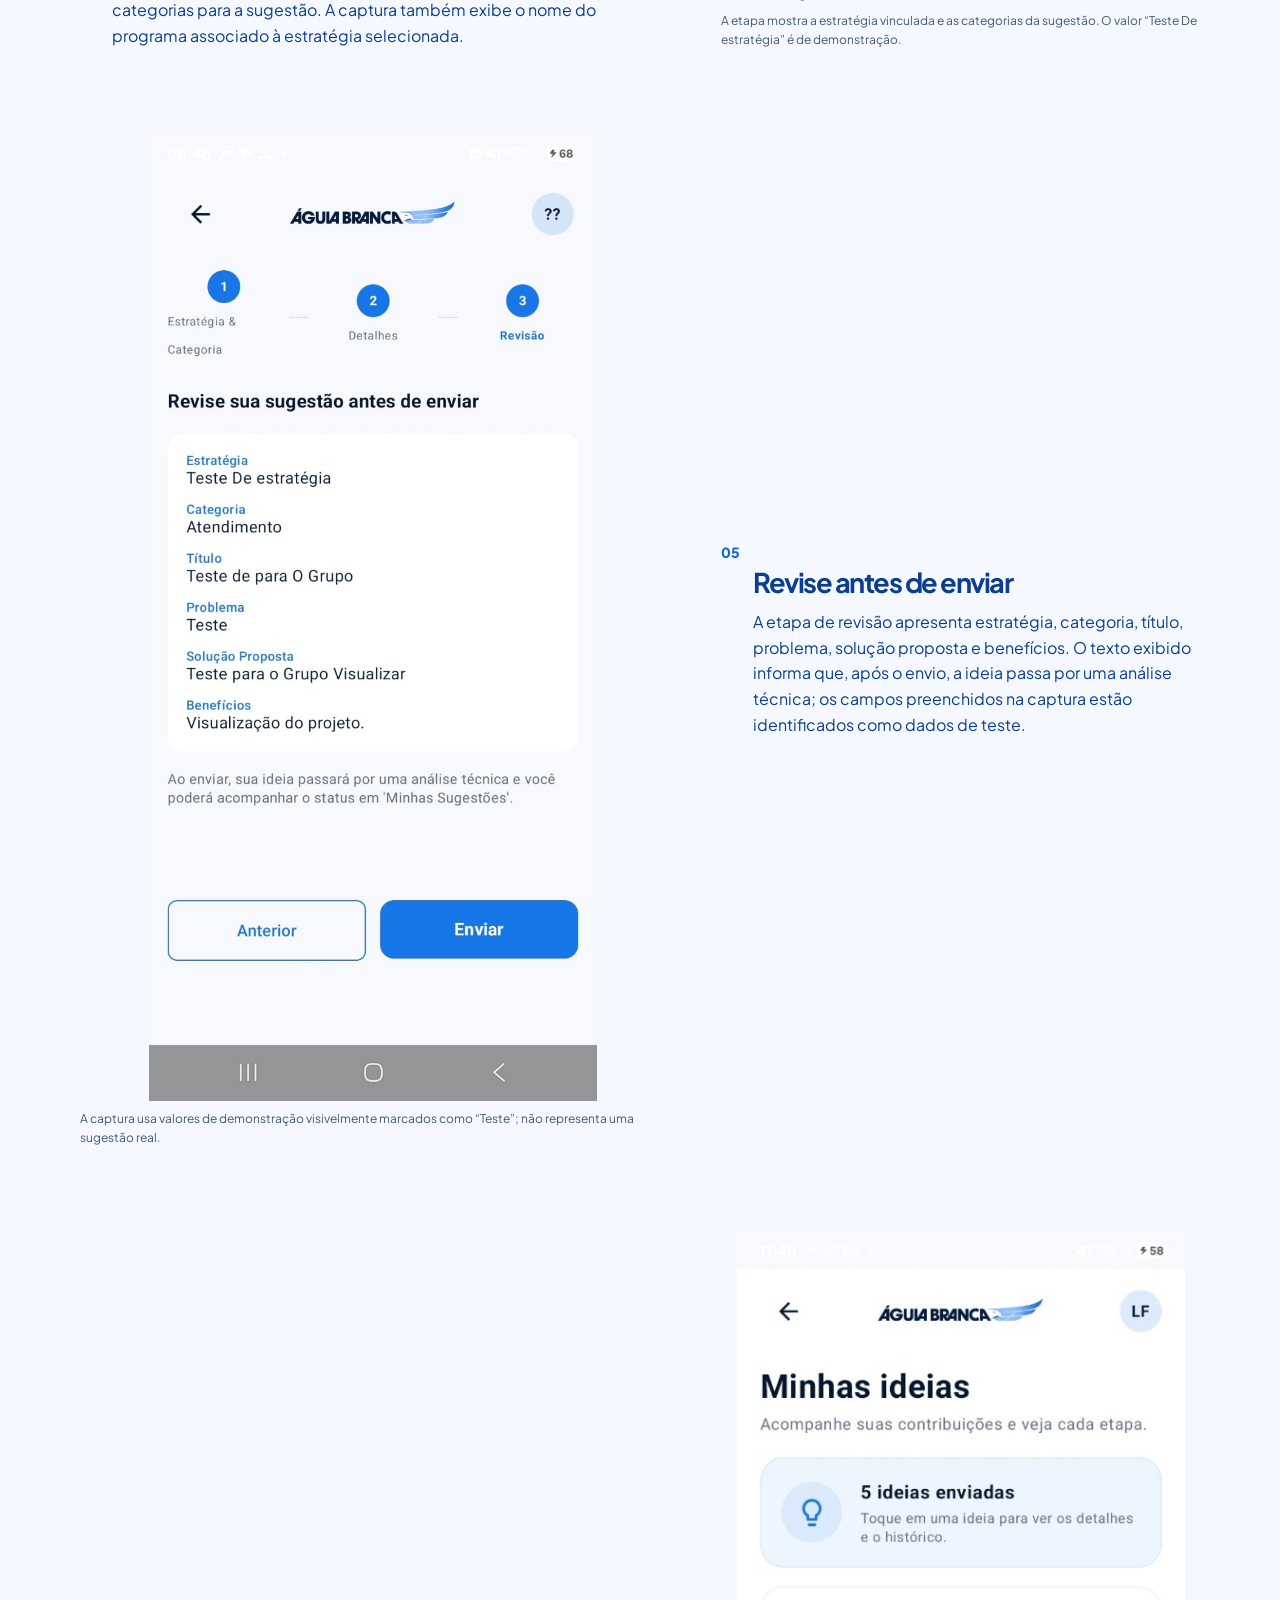
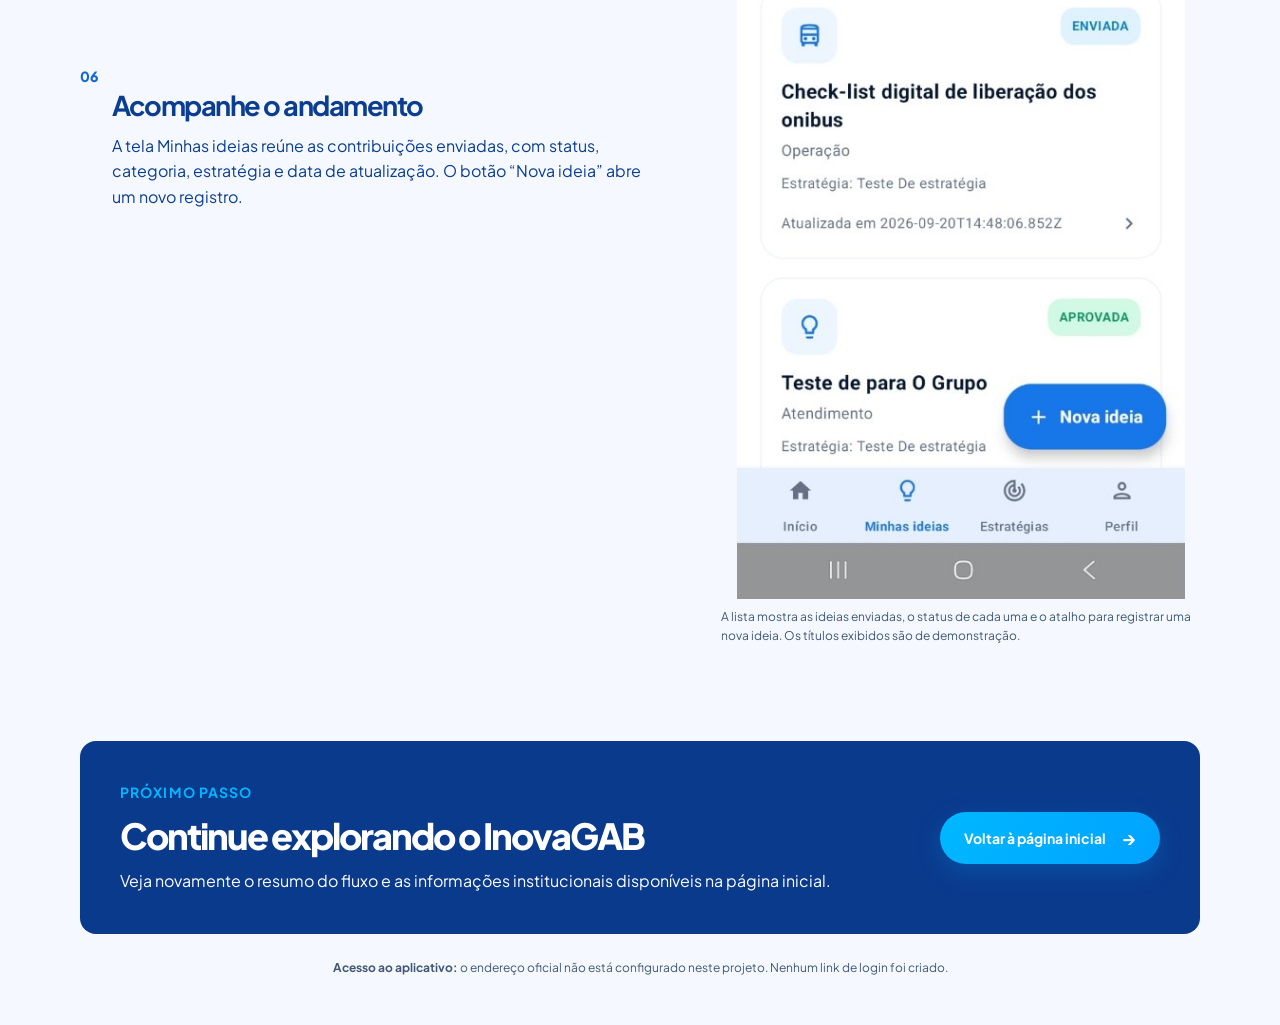
==== commit 513a2f0f: "Atualiza dados de contato" ====
--- a/pages/como-funciona.html
+++ b/pages/como-funciona.html
@@ -26,14 +26,14 @@
         <header class="tutorial-intro">
           <p class="tutorial-intro__eyebrow">Comece aqui</p>
           <h1 class="tutorial-intro__title">Da ideia ao <span>impacto.</span></h1>
-          <p class="tutorial-intro__description">O perfil Operador explica como entrar, cadastrar e enviar uma ideia. O perfil Gestor mostra como analisar o que já chegou e decidir o próximo passo.</p>
+          <p class="tutorial-intro__description">O perfil Operador explica como entrar, cadastrar e enviar uma ideia. O perfil Gestor mostra como analisar o que já chegou. O perfil Liderança acompanha diretrizes, resultados e a carteira de projetos.</p>
         </header>
 
         <nav class="tutorial-profiles" aria-label="Perfis do InovaGAB">
           <div class="tutorial-profiles__list" aria-label="Perfis do tutorial">
             <a class="tutorial-profile is-active" href="#conteudo-operador" data-profile-link aria-current="page">Operador</a>
             <a class="tutorial-profile" href="#conteudo-gestor" data-profile-link>Gestor</a>
-            <button class="tutorial-profile is-disabled" type="button" disabled>Liderança <small>Em breve</small></button>
+            <a class="tutorial-profile" href="#conteudo-lideranca" data-profile-link>Liderança</a>
           </div>
         </nav>
 
@@ -221,6 +221,98 @@
           </aside>
         </section>
 
+        <section class="operator-panel tutorial-panel" id="conteudo-lideranca" data-profile-panel hidden aria-labelledby="lideranca-title">
+          <div class="tutorial-section-heading">
+            <p class="tutorial-section-heading__eyebrow">Perfil Liderança</p>
+            <h2 id="lideranca-title">Da diretriz ao resultado</h2>
+            <p>Estas telas mostram o que a liderança acompanha depois que a ideia já existe: diretrizes do grupo, visão do resultado e a carteira de projetos.</p>
+            <p class="tutorial-crosslink">O envio da ideia está no <a href="#conteudo-operador">tutorial do Operador</a>. Aprovar ou rejeitar está no <a href="#conteudo-gestor">tutorial do Gestor</a>. Os números e textos das capturas são de demonstração.</p>
+          </div>
+
+          <ol class="tutorial-steps" aria-label="Passos do perfil Liderança">
+            <li class="tutorial-step" id="lideranca-passo-1">
+              <figure class="tutorial-step__visual">
+                <img class="tutorial-shot tutorial-shot--capture" src="/assets/images/tutorial-lideranca/01-painel.png" alt="Painel da Liderança com visão executiva, resultado consolidado e indicadores de projetos e ideias aprovadas." width="264" height="525" fetchpriority="high">
+                <figcaption>A visão executiva reúne o resultado do período e os indicadores do dia.</figcaption>
+              </figure>
+              <div class="tutorial-step__content">
+                <span class="tutorial-step__number" aria-hidden="true">01</span>
+                <h3>Veja o resultado do período</h3>
+                <p>A área inicial mostra o resultado consolidado, o investimento, o retorno e os totais de projetos, atrasos e ideias aprovadas.</p>
+              </div>
+            </li>
+
+            <li class="tutorial-step tutorial-step--reverse" id="lideranca-passo-2">
+              <figure class="tutorial-step__visual">
+                <img class="tutorial-shot tutorial-shot--capture" src="/assets/images/tutorial-lideranca/02-portfolio.png" alt="Portfólio de projetos da Liderança, com ideias aguardando a gestão e projetos que exigem atenção." width="265" height="525" loading="lazy">
+                <figcaption>A carteira separa o que está planejado, concluído ou pedindo atenção.</figcaption>
+              </figure>
+              <div class="tutorial-step__content">
+                <span class="tutorial-step__number" aria-hidden="true">02</span>
+                <h3>Acompanhe a carteira</h3>
+                <p>O portfólio distribui os projetos entre em andamento, planejados, concluídos e atrasados. Abaixo aparecem as ideias que ainda aguardam a gestão e os projetos que pedem prazo.</p>
+              </div>
+            </li>
+
+            <li class="tutorial-step" id="lideranca-passo-3">
+              <figure class="tutorial-step__visual">
+                <img class="tutorial-shot tutorial-shot--capture" src="/assets/images/tutorial-lideranca/03-estrategias.png" alt="Lista de estratégias do grupo, com busca e filtros de ativas e rascunhos." width="221" height="480" loading="lazy">
+                <figcaption>As diretrizes do grupo ficam juntas, com ativas e rascunhos separados.</figcaption>
+              </figure>
+              <div class="tutorial-step__content">
+                <span class="tutorial-step__number" aria-hidden="true">03</span>
+                <h3>Consulte as diretrizes</h3>
+                <p>A lista reúne as estratégias do grupo. Dá para buscar e filtrar entre todas, ativas e rascunhos, e abrir uma para continuar a edição.</p>
+              </div>
+            </li>
+
+            <li class="tutorial-step tutorial-step--reverse" id="lideranca-passo-4">
+              <figure class="tutorial-step__visual">
+                <img class="tutorial-shot tutorial-shot--capture" src="/assets/images/tutorial-lideranca/04-nova-diretriz.png" alt="Formulário para cadastrar uma nova diretriz, com opções de salvar rascunho ou criar e ativar." width="223" height="480" loading="lazy">
+                <figcaption>A nova diretriz pode ficar em rascunho ou ser ativada na hora.</figcaption>
+              </figure>
+              <div class="tutorial-step__content">
+                <span class="tutorial-step__number" aria-hidden="true">04</span>
+                <h3>Cadastre uma diretriz</h3>
+                <p>A liderança registra a estratégia do grupo e escolhe salvar como rascunho ou criar e ativar. Quem envia uma ideia escolhe uma estratégia já existente; esse passo está no tutorial do Operador.</p>
+              </div>
+            </li>
+
+            <li class="tutorial-step" id="lideranca-passo-5">
+              <figure class="tutorial-step__visual">
+                <img class="tutorial-shot tutorial-shot--capture" src="/assets/images/tutorial-lideranca/05-detalhe-estrategia.png" alt="Detalhe de uma estratégia ativa, com campanha, resultado consolidado e ideias por status." width="224" height="480" loading="lazy">
+                <figcaption>A estratégia ativa mostra a campanha, o resultado e como as ideias se distribuem.</figcaption>
+              </figure>
+              <div class="tutorial-step__content">
+                <span class="tutorial-step__number" aria-hidden="true">05</span>
+                <h3>Abra uma estratégia ativa</h3>
+                <p>O detalhe traz a campanha, o resultado consolidado e a quantidade de ideias em cada status. É a leitura do que já está ligado à diretriz.</p>
+              </div>
+            </li>
+
+            <li class="tutorial-step tutorial-step--reverse" id="lideranca-passo-6">
+              <figure class="tutorial-step__visual">
+                <img class="tutorial-shot tutorial-shot--capture" src="/assets/images/tutorial-lideranca/06-resultado.png" alt="Resultado consolidado da estratégia e a ideia vinculada, com atalho para ver a ideia." width="224" height="480" loading="lazy">
+                <figcaption>O resultado fica ao lado da ideia vinculada. A avaliação dela permanece com o gestor.</figcaption>
+              </figure>
+              <div class="tutorial-step__content">
+                <span class="tutorial-step__number" aria-hidden="true">06</span>
+                <h3>Leia o resultado e a ideia ligada</h3>
+                <p>A mesma estratégia mostra investimento, retorno, lucro e a ideia vinculada. O atalho abre o registro; a decisão de aprovar ou rejeitar continua no tutorial do Gestor.</p>
+              </div>
+            </li>
+          </ol>
+
+          <aside class="tutorial-next" aria-labelledby="lideranca-next-title">
+            <div>
+              <p class="tutorial-section-heading__eyebrow">Nos outros perfis</p>
+              <h2 id="lideranca-next-title">Envio e decisão ficam em outros tutoriais</h2>
+              <p>O cadastro e o envio da sugestão estão no Operador. A análise, a prioridade e a rejeição estão no Gestor.</p>
+            </div>
+            <a class="button button--primary" href="#conteudo-gestor">Ver tutorial do Gestor <span class="button__arrow" aria-hidden="true">→</span></a>
+          </aside>
+        </section>
+
         <p class="tutorial-pending-note"><strong>Acesso ao aplicativo:</strong> o endereço oficial não está configurado neste projeto. Nenhum link de login foi criado.</p>
       </div>
     </main>
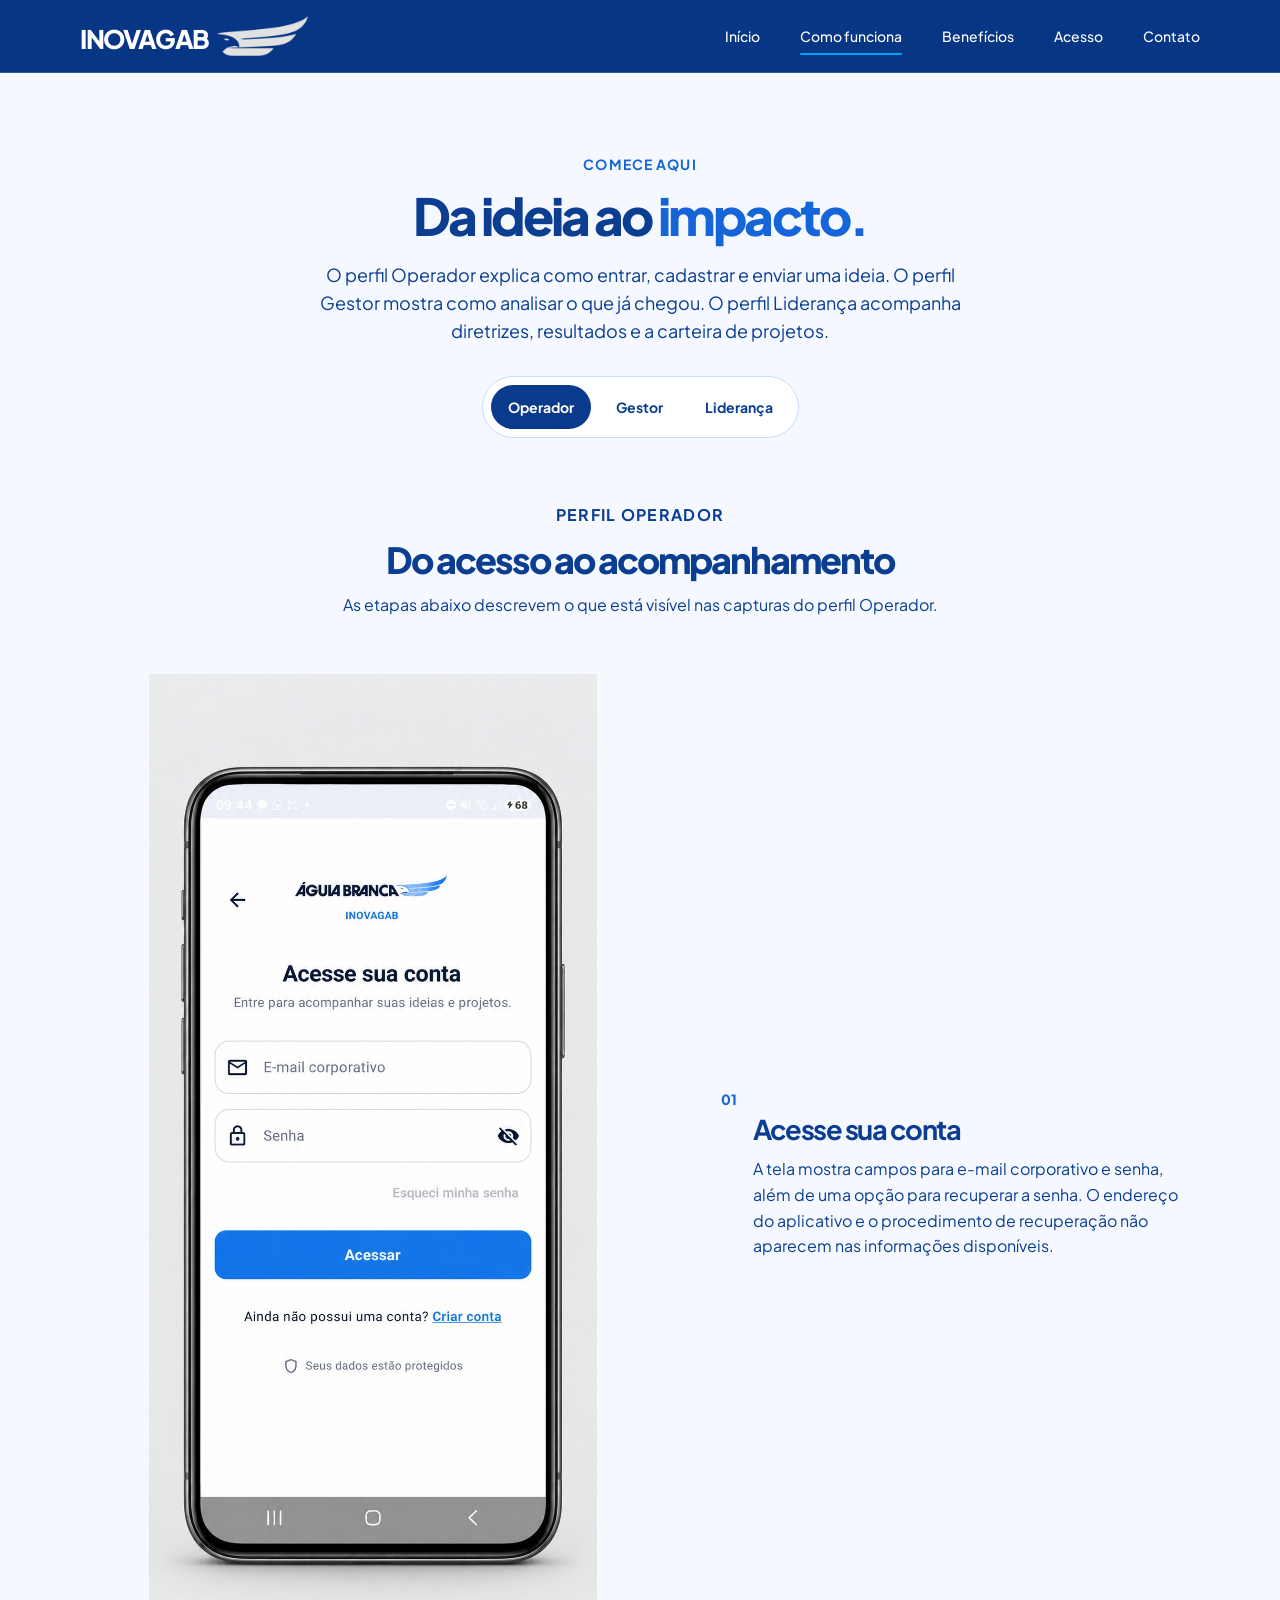
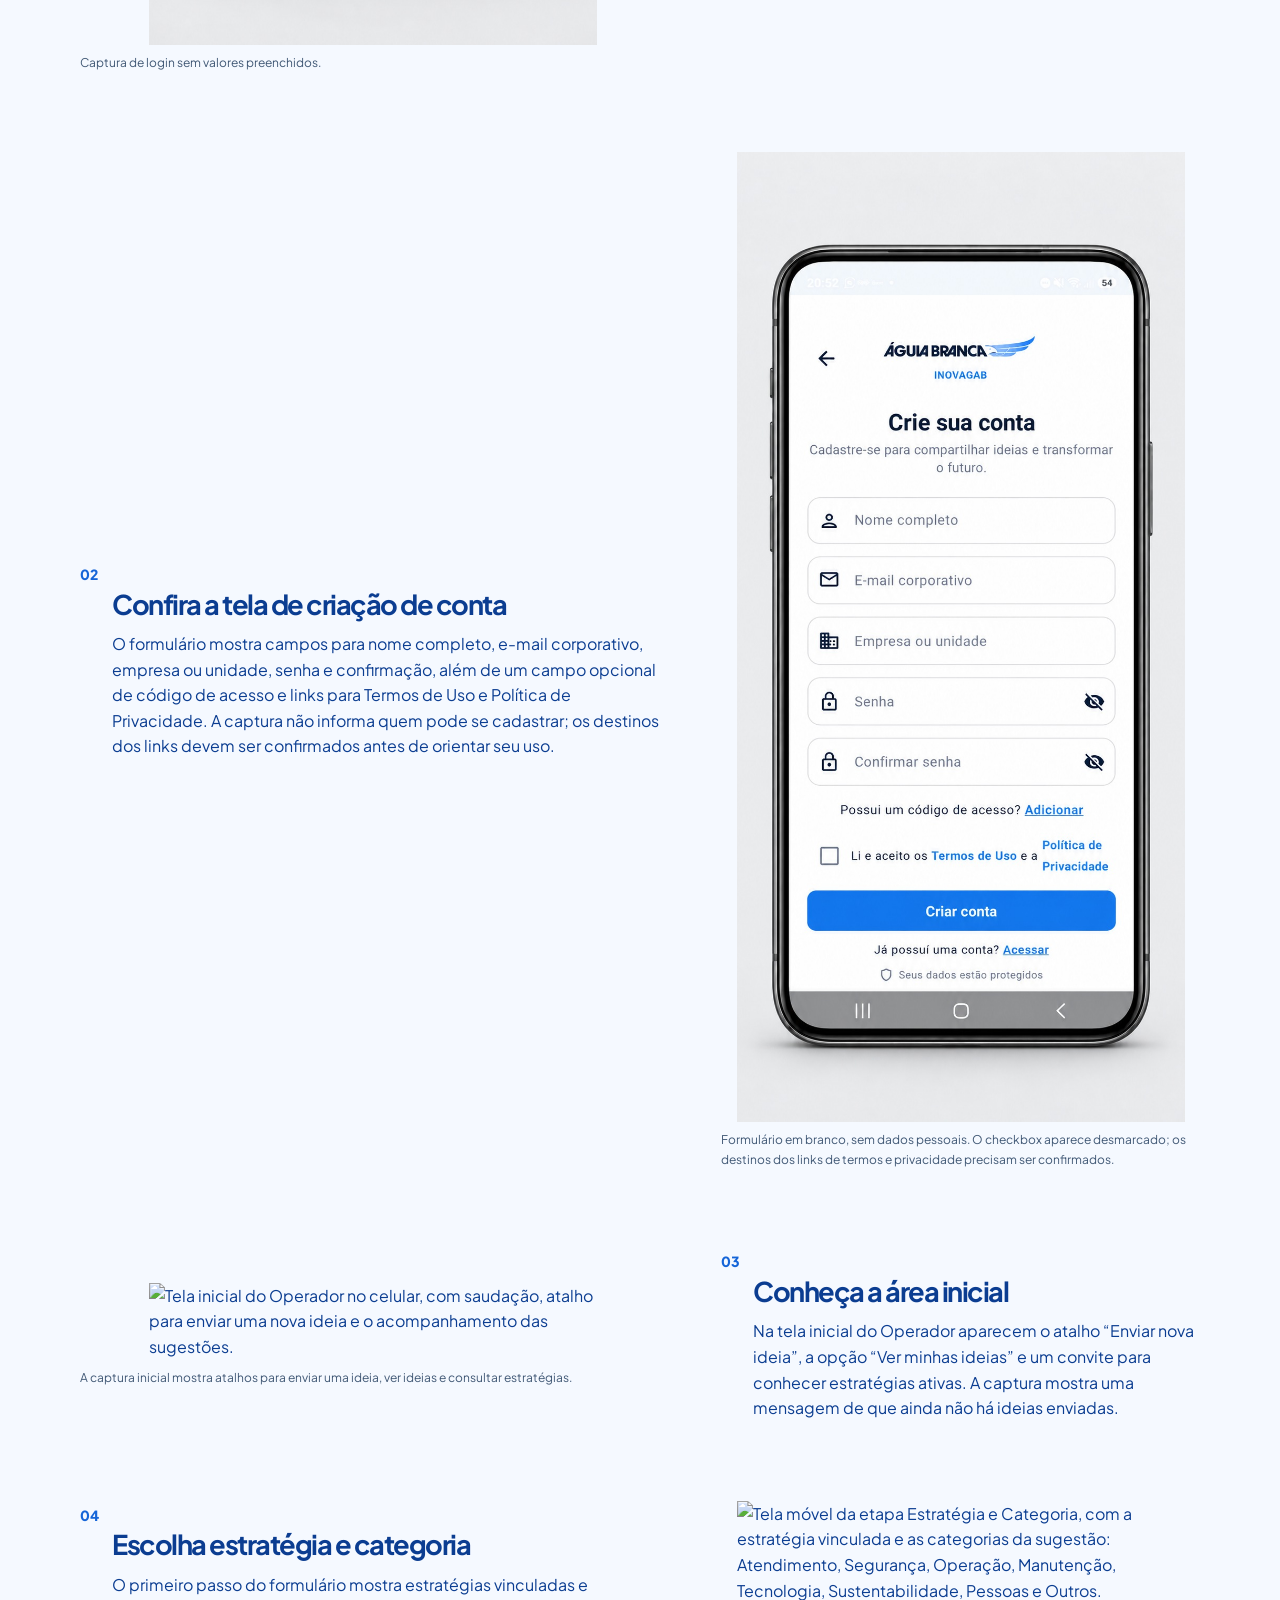
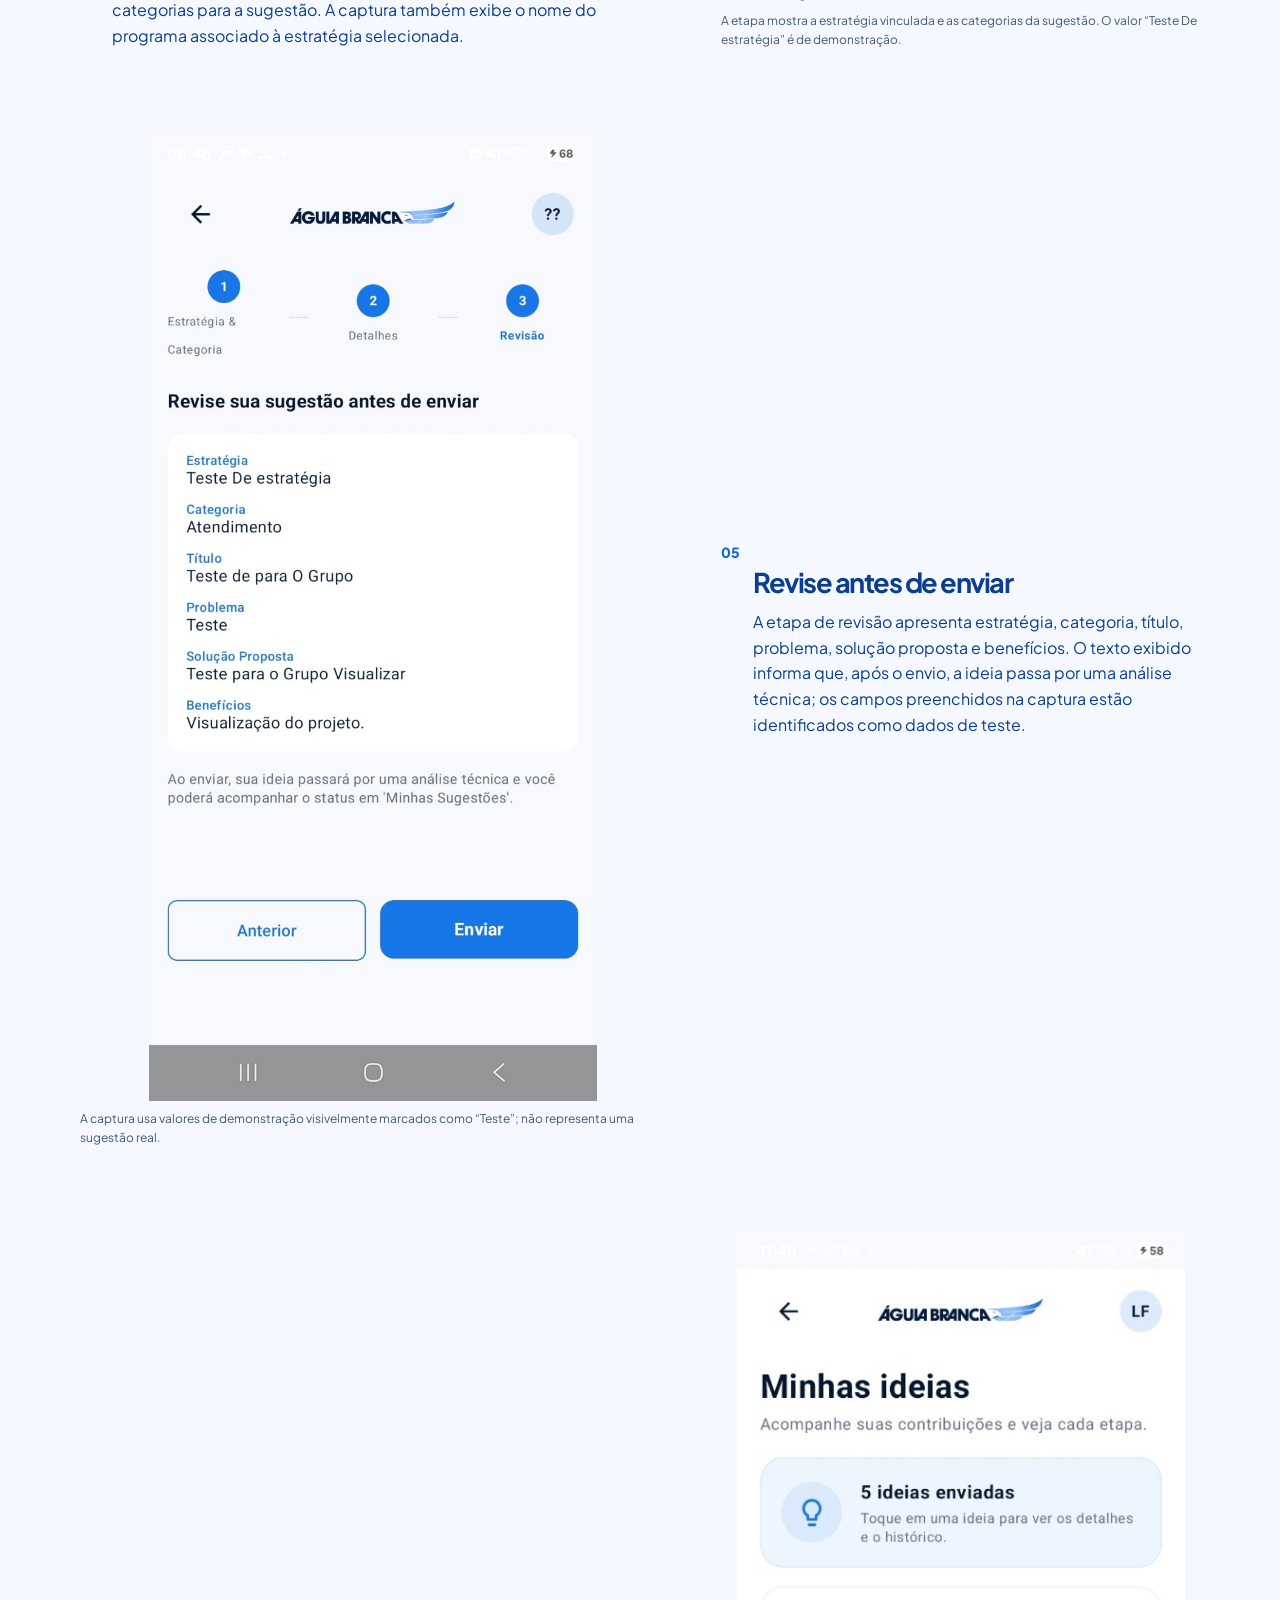
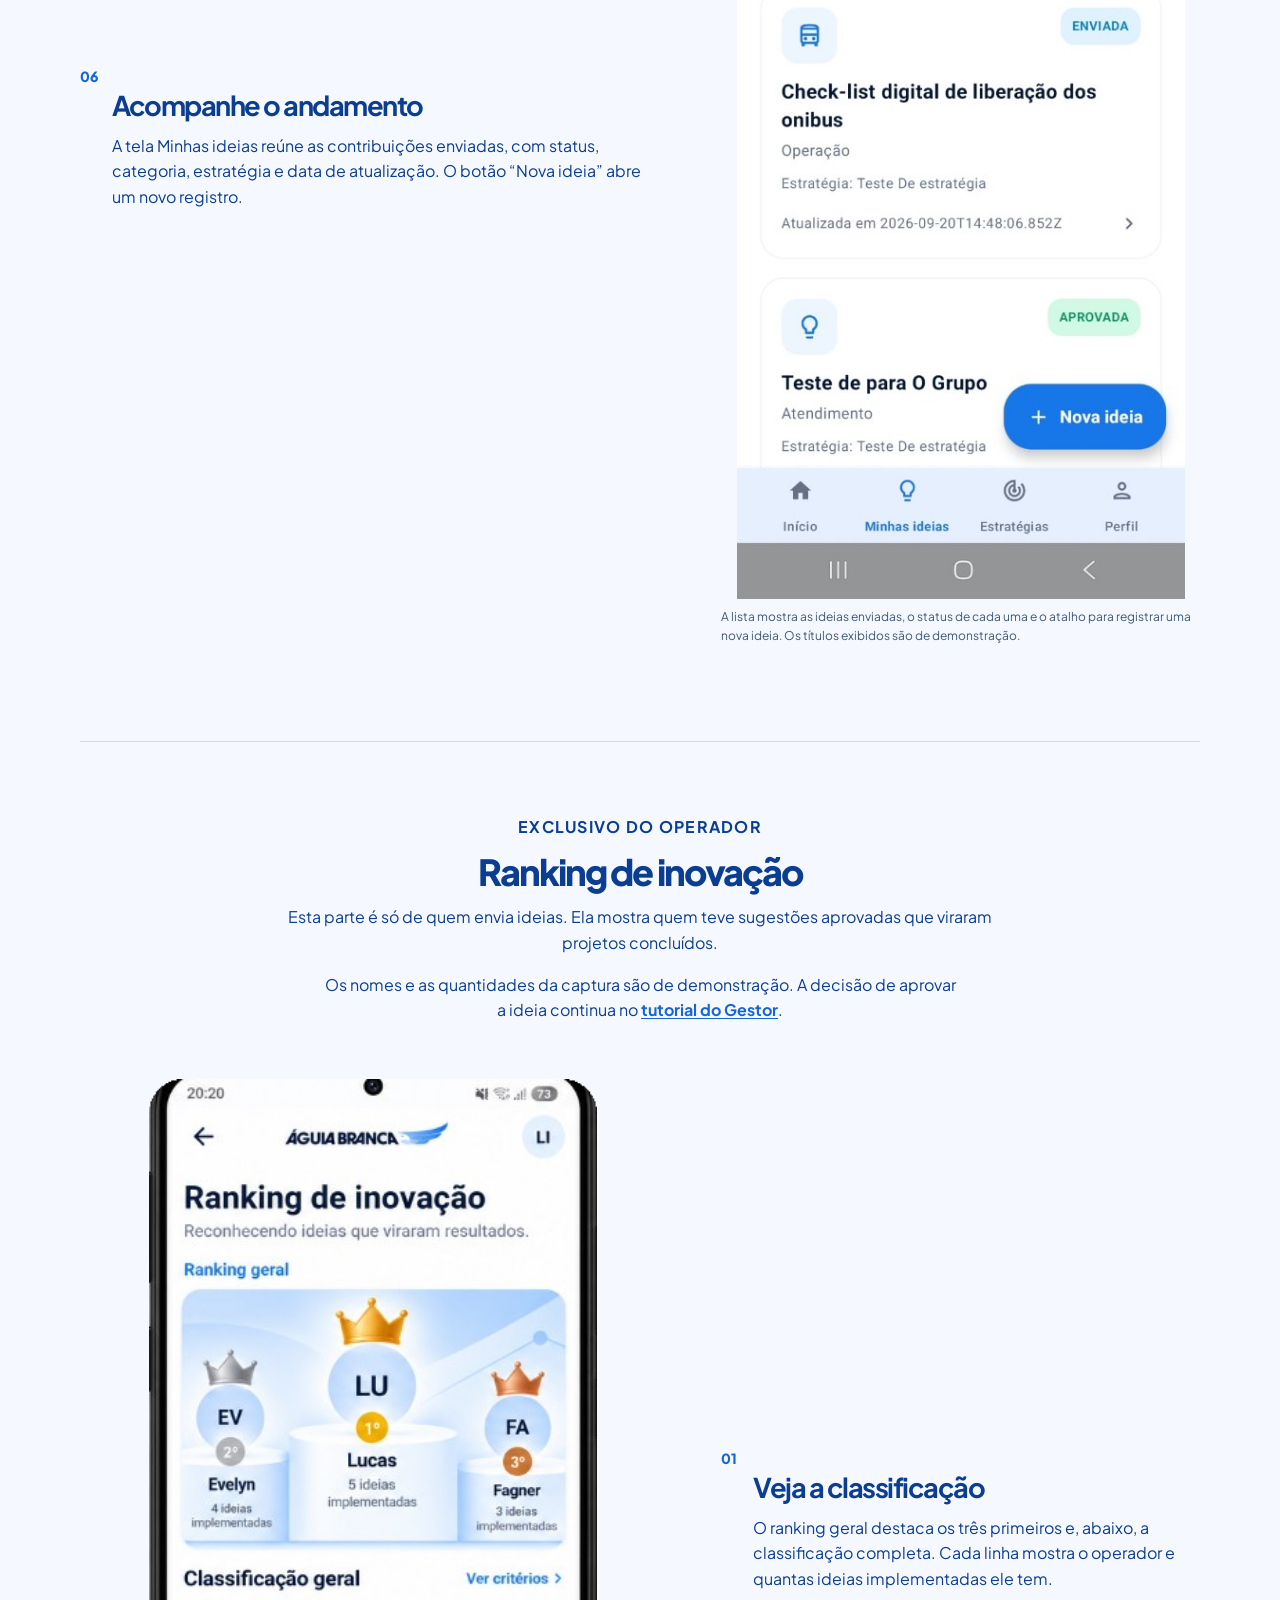
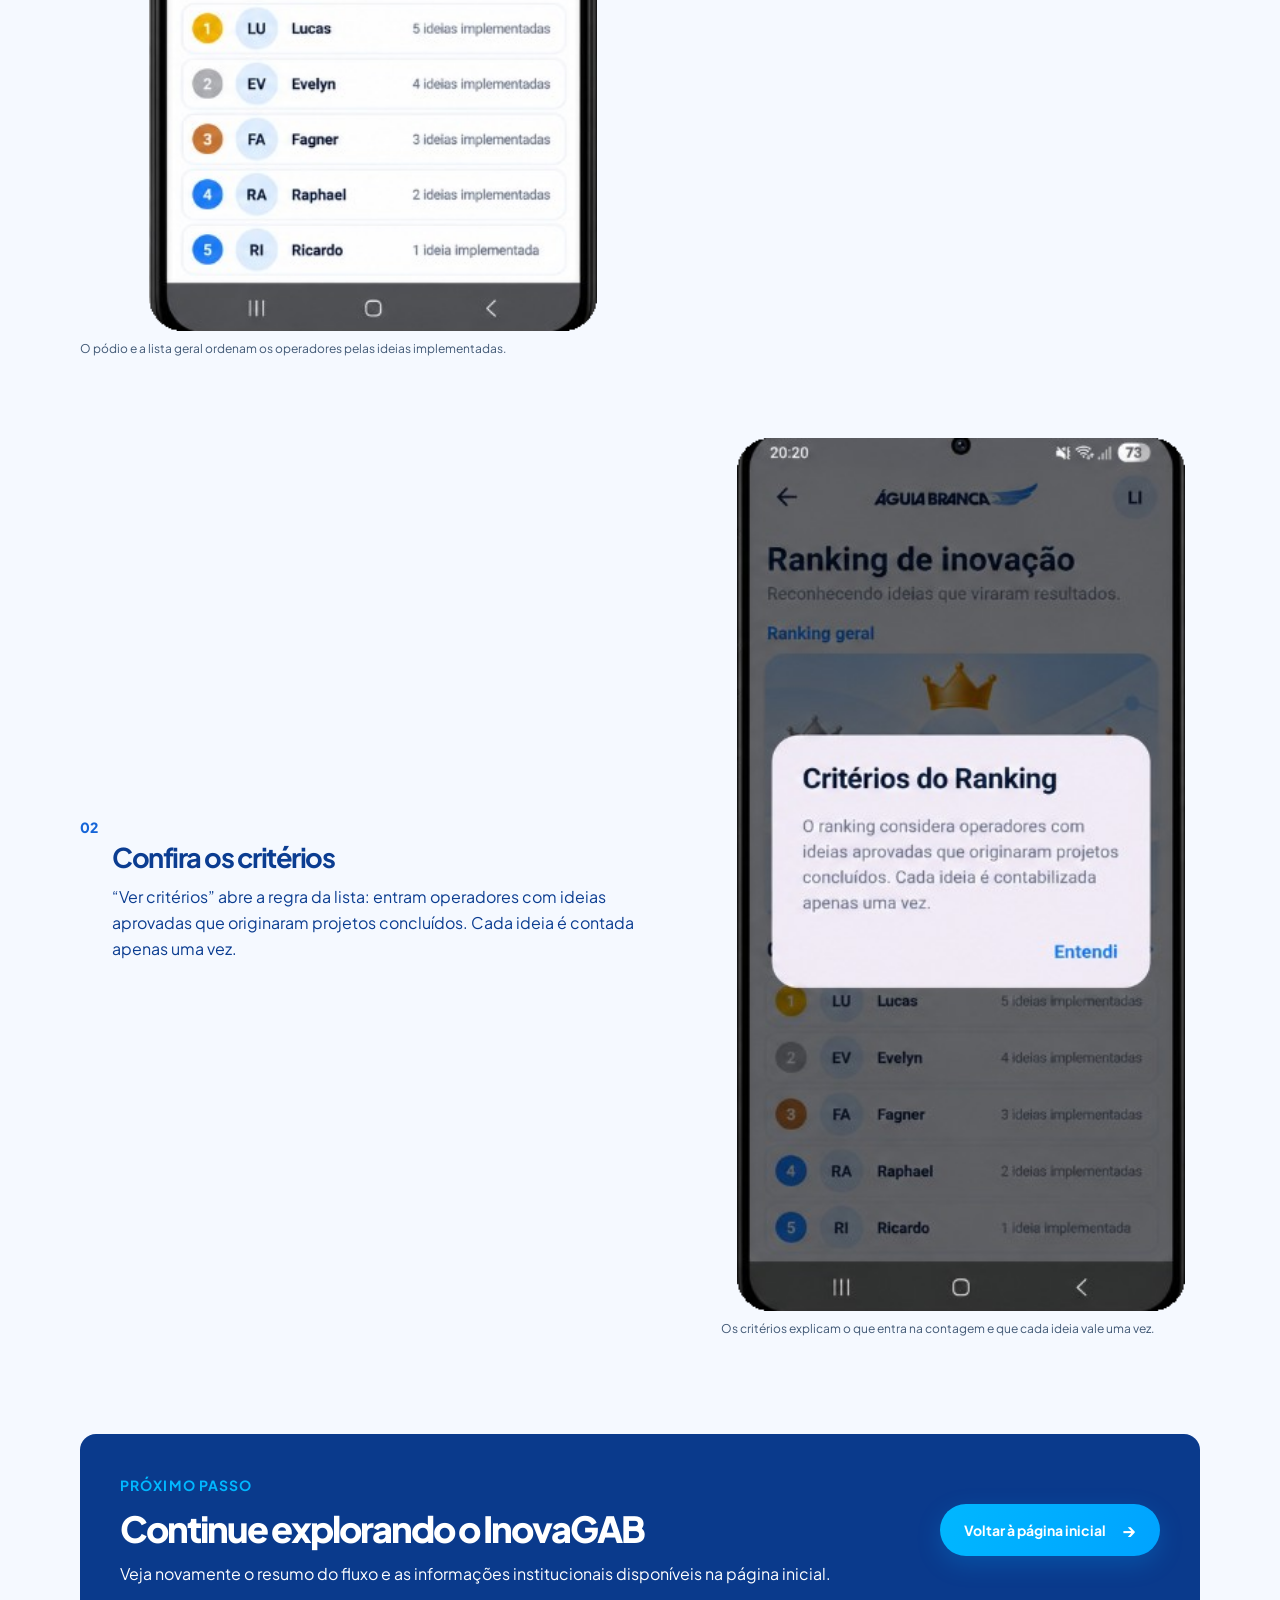
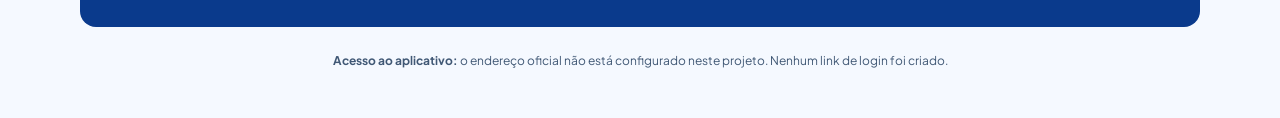
==== commit 21972624: "Adiciona Ranking" ====
--- a/pages/como-funciona.html
+++ b/pages/como-funciona.html
@@ -118,6 +118,41 @@
             </li>
           </ol>
 
+          <section class="operator-ranking" id="ranking-operador" aria-labelledby="ranking-title">
+            <div class="tutorial-section-heading">
+              <p class="tutorial-section-heading__eyebrow">Exclusivo do Operador</p>
+              <h2 id="ranking-title">Ranking de inovação</h2>
+              <p>Esta parte é só de quem envia ideias. Ela mostra quem teve sugestões aprovadas que viraram projetos concluídos.</p>
+              <p class="tutorial-crosslink">Os nomes e as quantidades da captura são de demonstração. A decisão de aprovar a ideia continua no <a href="#conteudo-gestor">tutorial do Gestor</a>.</p>
+            </div>
+
+            <ol class="tutorial-steps" aria-label="Ranking do perfil Operador">
+              <li class="tutorial-step" id="passo-ranking-1">
+                <figure class="tutorial-step__visual">
+                  <img class="tutorial-shot tutorial-shot--capture" src="/assets/images/tutorial-operador/07-ranking.png" alt="Ranking de inovação do Operador, com pódio e classificação geral por ideias implementadas." width="324" height="616" loading="lazy">
+                  <figcaption>O pódio e a lista geral ordenam os operadores pelas ideias implementadas.</figcaption>
+                </figure>
+                <div class="tutorial-step__content">
+                  <span class="tutorial-step__number" aria-hidden="true">01</span>
+                  <h3>Veja a classificação</h3>
+                  <p>O ranking geral destaca os três primeiros e, abaixo, a classificação completa. Cada linha mostra o operador e quantas ideias implementadas ele tem.</p>
+                </div>
+              </li>
+
+              <li class="tutorial-step tutorial-step--reverse" id="passo-ranking-2">
+                <figure class="tutorial-step__visual">
+                  <img class="tutorial-shot tutorial-shot--capture" src="/assets/images/tutorial-operador/08-ranking-criterios.png" alt="Janela de critérios do ranking, explicando que entram ideias aprovadas que originaram projetos concluídos." width="316" height="616" loading="lazy">
+                  <figcaption>Os critérios explicam o que entra na contagem e que cada ideia vale uma vez.</figcaption>
+                </figure>
+                <div class="tutorial-step__content">
+                  <span class="tutorial-step__number" aria-hidden="true">02</span>
+                  <h3>Confira os critérios</h3>
+                  <p>“Ver critérios” abre a regra da lista: entram operadores com ideias aprovadas que originaram projetos concluídos. Cada ideia é contada apenas uma vez.</p>
+                </div>
+              </li>
+            </ol>
+          </section>
+
           <aside class="tutorial-next" aria-labelledby="tutorial-next-title">
             <div>
               <p class="tutorial-section-heading__eyebrow">Próximo passo</p>
@@ -225,14 +260,14 @@
           <div class="tutorial-section-heading">
             <p class="tutorial-section-heading__eyebrow">Perfil Liderança</p>
             <h2 id="lideranca-title">Da diretriz ao resultado</h2>
-            <p>Estas telas mostram o que a liderança acompanha depois que a ideia já existe: diretrizes do grupo, visão do resultado e a carteira de projetos.</p>
+            <p>A liderança acompanha as diretrizes do grupo, a visão do resultado e a carteira de projetos depois que a ideia já existe.</p>
             <p class="tutorial-crosslink">O envio da ideia está no <a href="#conteudo-operador">tutorial do Operador</a>. Aprovar ou rejeitar está no <a href="#conteudo-gestor">tutorial do Gestor</a>. Os números e textos das capturas são de demonstração.</p>
           </div>
 
           <ol class="tutorial-steps" aria-label="Passos do perfil Liderança">
             <li class="tutorial-step" id="lideranca-passo-1">
               <figure class="tutorial-step__visual">
-                <img class="tutorial-shot tutorial-shot--capture" src="/assets/images/tutorial-lideranca/01-painel.png" alt="Painel da Liderança com visão executiva, resultado consolidado e indicadores de projetos e ideias aprovadas." width="264" height="525" fetchpriority="high">
+                <img class="tutorial-shot tutorial-shot--capture" src="/assets/images/tutorial-lideranca/01-painel.png" alt="Painel da Liderança com visão executiva, resultado consolidado positivo e indicadores de projetos e ideias aprovadas." width="265" height="517" fetchpriority="high">
                 <figcaption>A visão executiva reúne o resultado do período e os indicadores do dia.</figcaption>
               </figure>
               <div class="tutorial-step__content">
@@ -244,7 +279,7 @@
 
             <li class="tutorial-step tutorial-step--reverse" id="lideranca-passo-2">
               <figure class="tutorial-step__visual">
-                <img class="tutorial-shot tutorial-shot--capture" src="/assets/images/tutorial-lideranca/02-portfolio.png" alt="Portfólio de projetos da Liderança, com ideias aguardando a gestão e projetos que exigem atenção." width="265" height="525" loading="lazy">
+                <img class="tutorial-shot tutorial-shot--capture" src="/assets/images/tutorial-lideranca/02-portfolio.png" alt="Portfólio de projetos da Liderança, com ideias aguardando a gestão e projetos que exigem atenção." width="265" height="517" loading="lazy">
                 <figcaption>A carteira separa o que está planejado, concluído ou pedindo atenção.</figcaption>
               </figure>
               <div class="tutorial-step__content">
@@ -268,7 +303,7 @@
 
             <li class="tutorial-step tutorial-step--reverse" id="lideranca-passo-4">
               <figure class="tutorial-step__visual">
-                <img class="tutorial-shot tutorial-shot--capture" src="/assets/images/tutorial-lideranca/04-nova-diretriz.png" alt="Formulário para cadastrar uma nova diretriz, com opções de salvar rascunho ou criar e ativar." width="223" height="480" loading="lazy">
+                <img class="tutorial-shot tutorial-shot--capture" src="/assets/images/tutorial-lideranca/04-nova-diretriz.png" alt="Formulário para cadastrar uma nova diretriz, com opções de salvar rascunho ou criar e ativar." width="222" height="480" loading="lazy">
                 <figcaption>A nova diretriz pode ficar em rascunho ou ser ativada na hora.</figcaption>
               </figure>
               <div class="tutorial-step__content">
@@ -280,7 +315,7 @@
 
             <li class="tutorial-step" id="lideranca-passo-5">
               <figure class="tutorial-step__visual">
-                <img class="tutorial-shot tutorial-shot--capture" src="/assets/images/tutorial-lideranca/05-detalhe-estrategia.png" alt="Detalhe de uma estratégia ativa, com campanha, resultado consolidado e ideias por status." width="224" height="480" loading="lazy">
+                <img class="tutorial-shot tutorial-shot--capture" src="/assets/images/tutorial-lideranca/05-detalhe-estrategia.png" alt="Detalhe da estratégia Execução de estratégia, ativa, com campanha, resultado consolidado e ideias por status." width="223" height="480" loading="lazy">
                 <figcaption>A estratégia ativa mostra a campanha, o resultado e como as ideias se distribuem.</figcaption>
               </figure>
               <div class="tutorial-step__content">
@@ -292,7 +327,7 @@
 
             <li class="tutorial-step tutorial-step--reverse" id="lideranca-passo-6">
               <figure class="tutorial-step__visual">
-                <img class="tutorial-shot tutorial-shot--capture" src="/assets/images/tutorial-lideranca/06-resultado.png" alt="Resultado consolidado da estratégia e a ideia vinculada, com atalho para ver a ideia." width="224" height="480" loading="lazy">
+                <img class="tutorial-shot tutorial-shot--capture" src="/assets/images/tutorial-lideranca/06-resultado.png" alt="Resultado consolidado da estratégia e a ideia vinculada, com atalho para ver a ideia." width="222" height="479" loading="lazy">
                 <figcaption>O resultado fica ao lado da ideia vinculada. A avaliação dela permanece com o gestor.</figcaption>
               </figure>
               <div class="tutorial-step__content">
